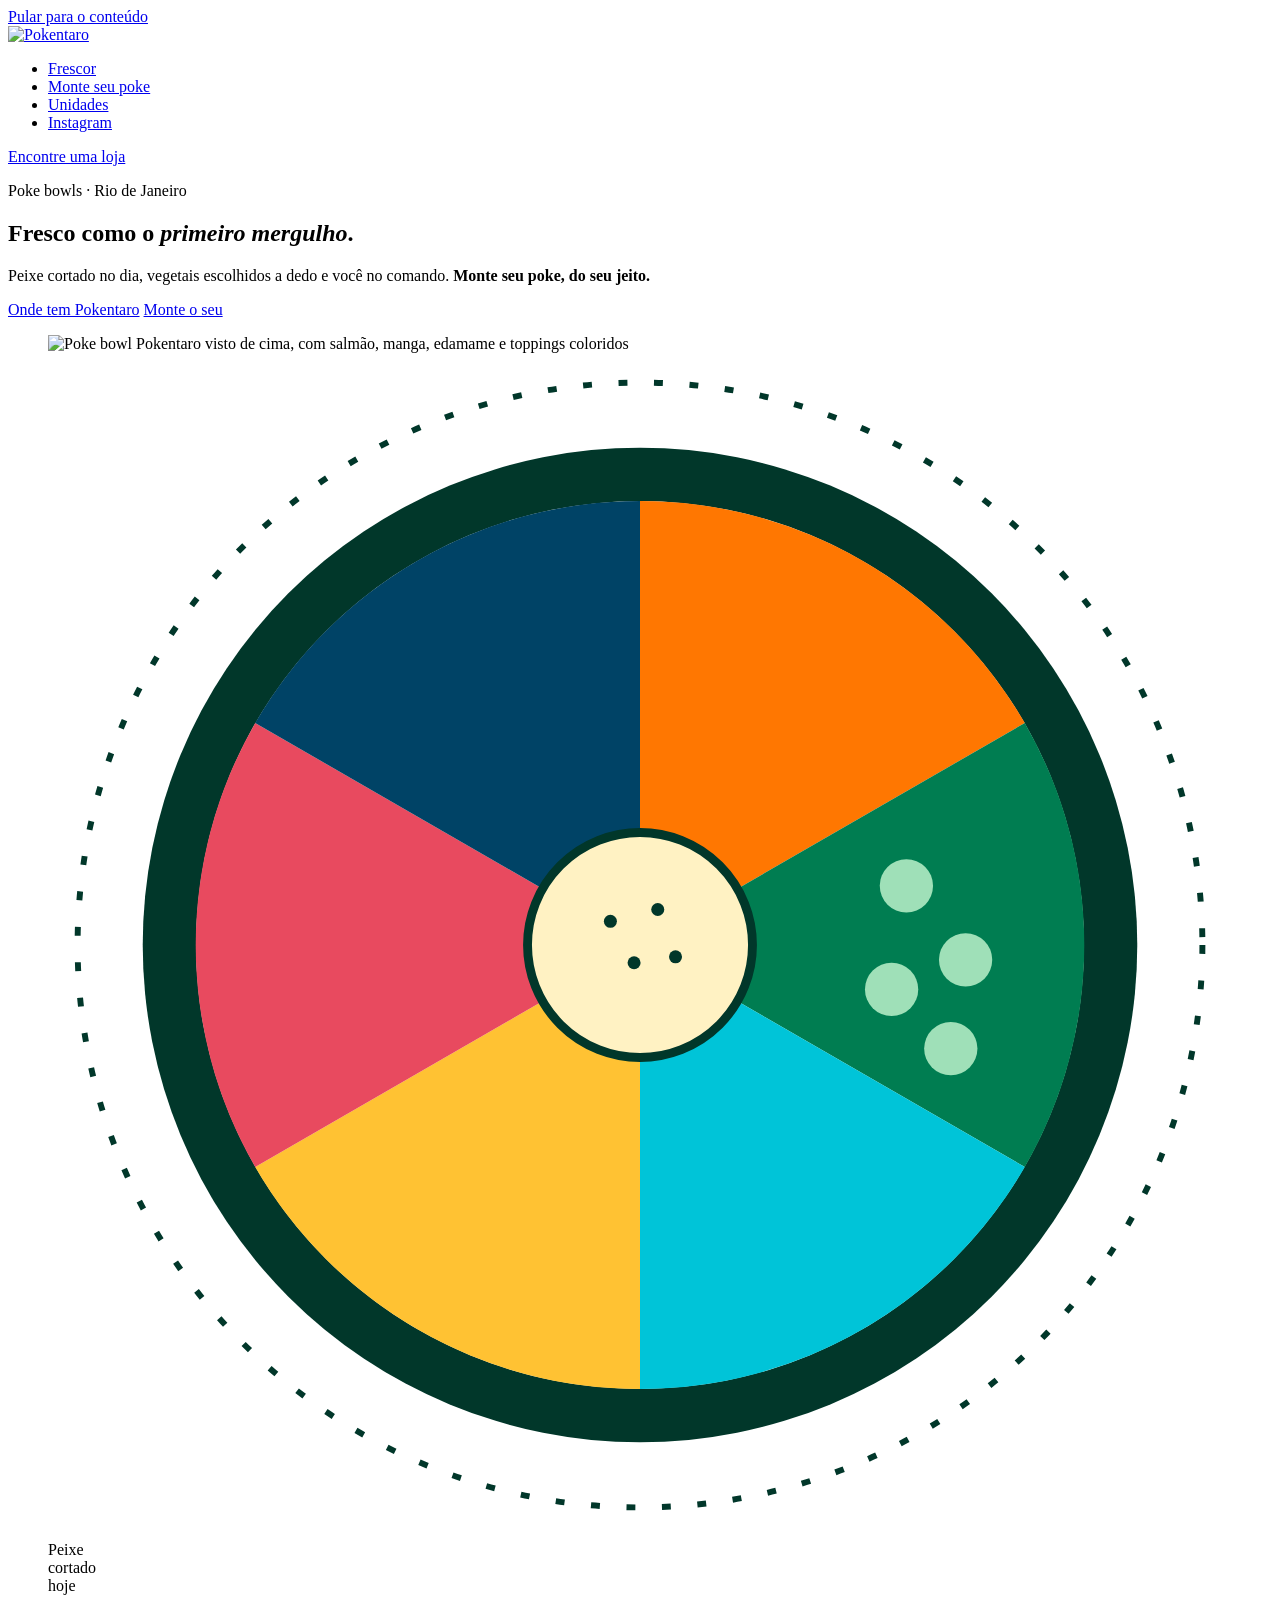
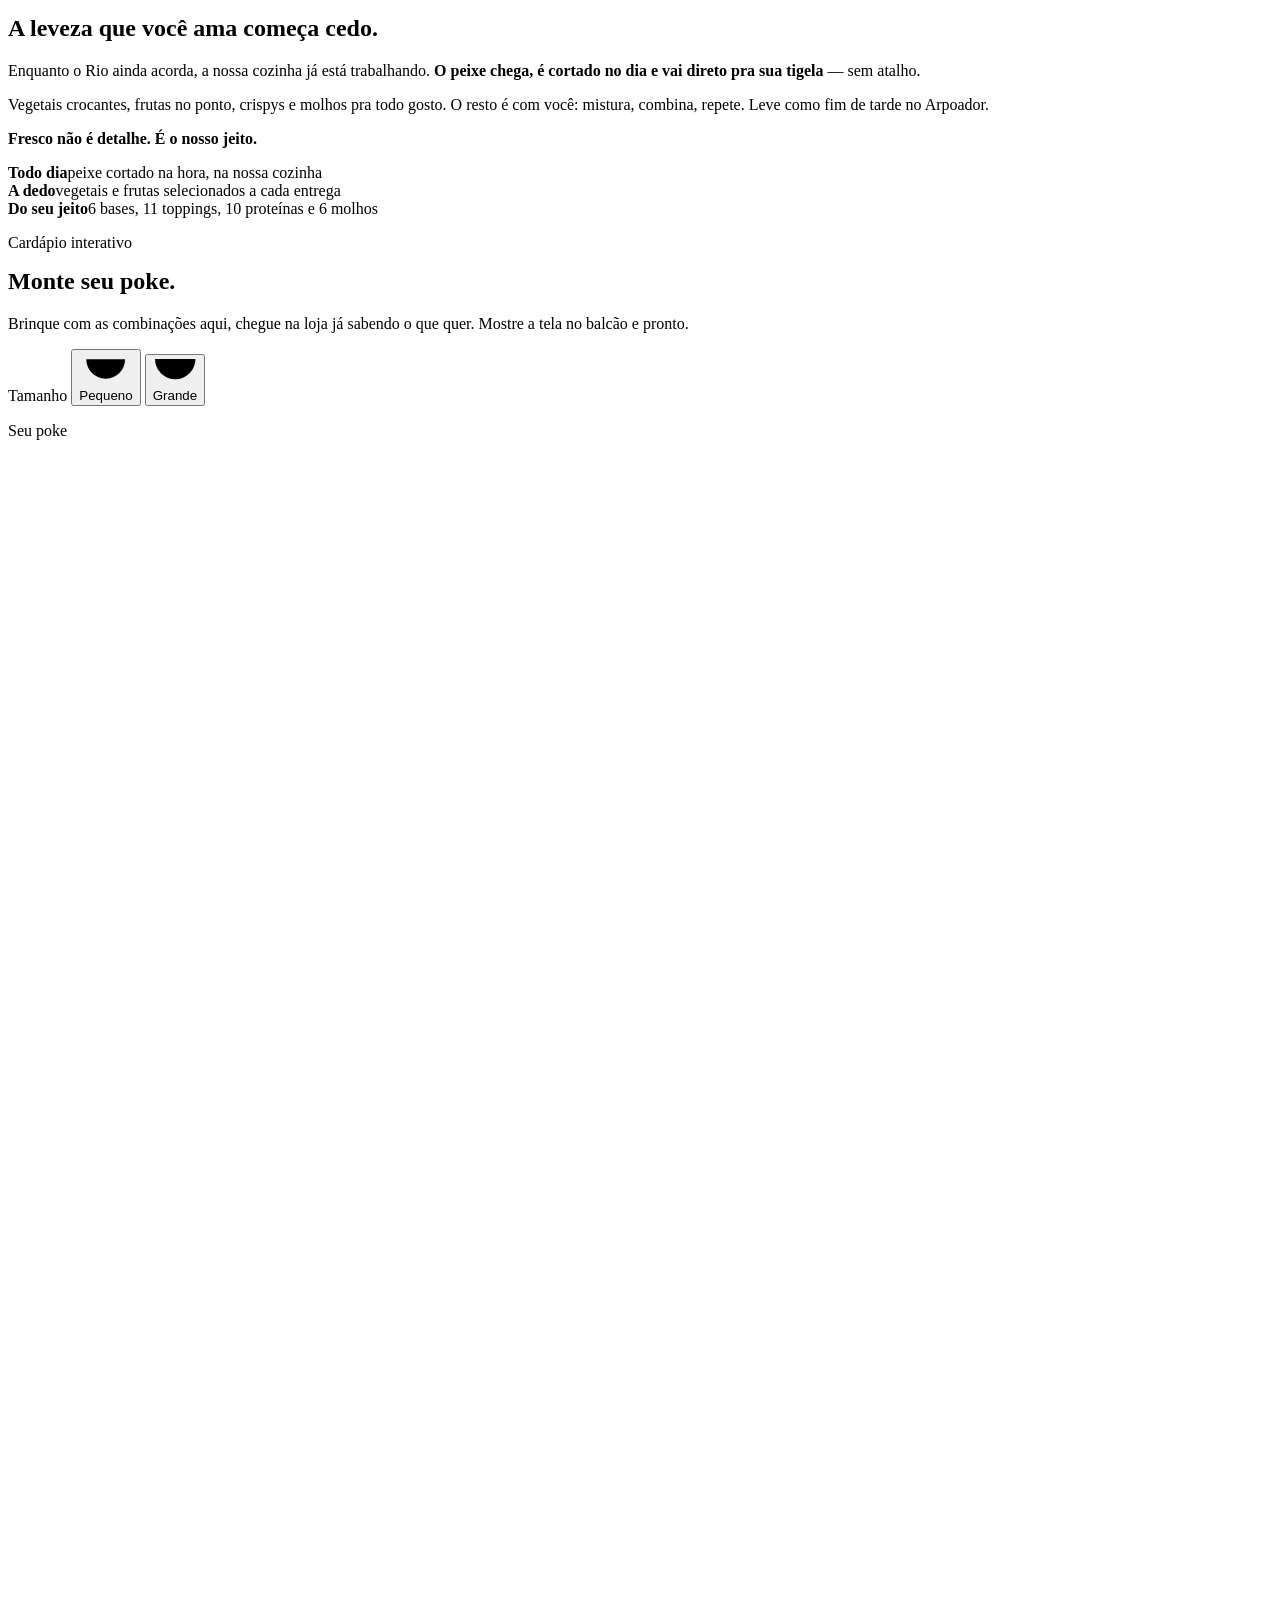
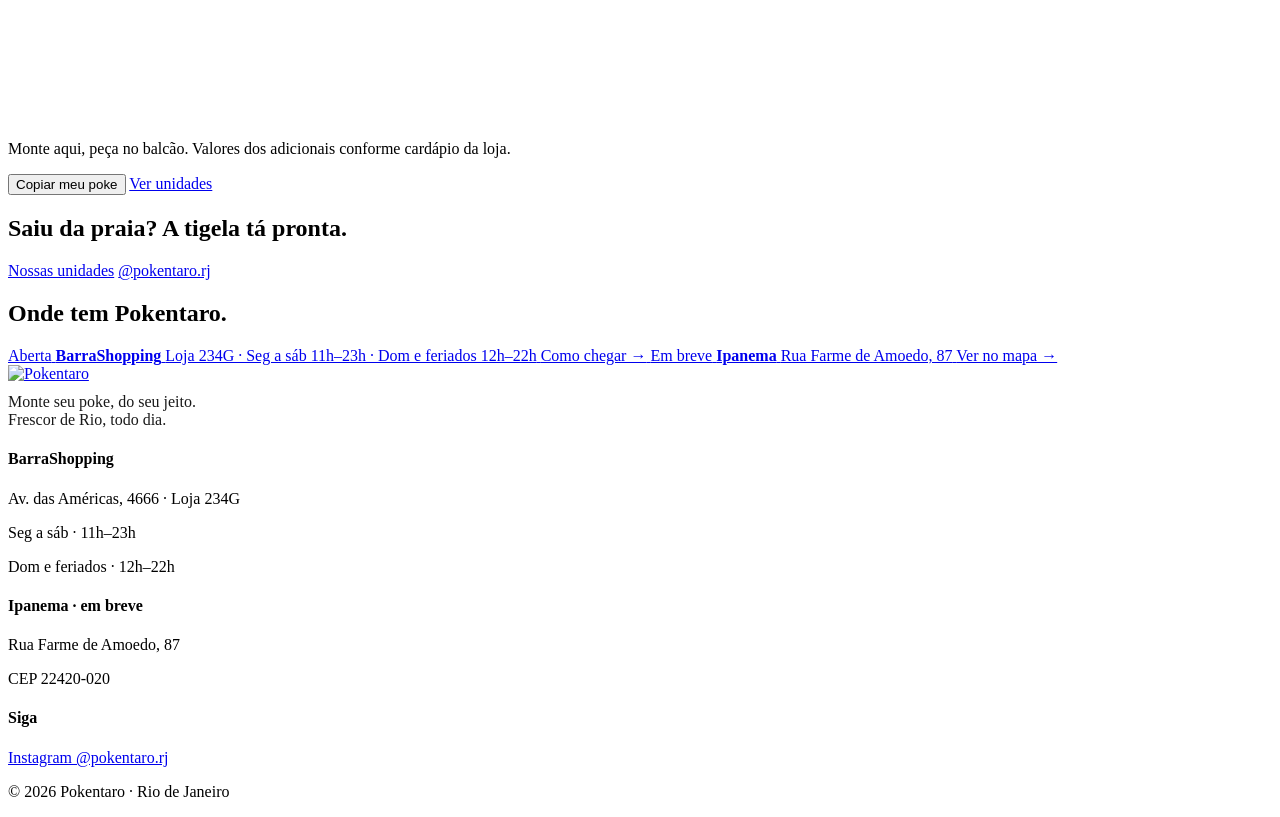
==== index.html @ 9b2a1166 "Add files via upload" ====
<!doctype html>
<html lang="pt-BR">
<head>
<meta charset="utf-8">
<meta name="viewport" content="width=device-width, initial-scale=1, viewport-fit=cover">
<title>Pokentaro · Monte seu poke, do seu jeito | Poke no Rio de Janeiro</title>
<meta name="description" content="Poke bowls com peixe cortado no dia e total liberdade para montar. Pokentaro no BarraShopping e, em breve, na Farme de Amoedo, em Ipanema.">
<meta name="theme-color" content="#fff2c3">
<link rel="canonical" href="https://www.pokentaro.com.br/">
<link rel="icon" href="assets/img/favicon.svg" type="image/svg+xml">
<meta property="og:type" content="website">
<meta property="og:locale" content="pt_BR">
<meta property="og:title" content="Pokentaro · Monte seu poke, do seu jeito">
<meta property="og:description" content="Peixe cortado no dia, vegetais selecionados e você no comando. BarraShopping e Ipanema.">
<meta property="og:image" content="https://www.pokentaro.com.br/assets/img/og.jpg">
<link rel="preconnect" href="https://fonts.googleapis.com">
<link rel="preconnect" href="https://fonts.gstatic.com" crossorigin>
<link rel="stylesheet" href="https://fonts.googleapis.com/css2?family=Poppins:wght@300;400;500;600;700;800&display=swap">
<link rel="stylesheet" href="assets/css/styles.css">
<script type="application/ld+json">
{"@context":"https://schema.org","@type":"Restaurant","name":"Pokentaro BarraShopping","servesCuisine":["Poke","Japonesa","Havaiana"],"url":"https://www.pokentaro.com.br/unidades#barra","sameAs":["https://www.instagram.com/pokentaro.rj/"],
"address":{"@type":"PostalAddress","streetAddress":"Av. das Américas, 4666 — Loja 234G, BarraShopping","addressLocality":"Rio de Janeiro","addressRegion":"RJ","addressCountry":"BR"},
"openingHoursSpecification":[{"@type":"OpeningHoursSpecification","dayOfWeek":["Monday","Tuesday","Wednesday","Thursday","Friday","Saturday"],"opens":"11:00","closes":"23:00"},{"@type":"OpeningHoursSpecification","dayOfWeek":"Sunday","opens":"12:00","closes":"22:00"}]}
</script>
</head>
<body>
<a class="skip" href="#conteudo">Pular para o conteúdo</a>

<header class="nav">
  <div class="wrap">
    <a class="logo" href="/" aria-label="Pokentaro — início"><img src="assets/img/logo-pokentaro-verde.svg" alt="Pokentaro" width="152" height="32"></a>
    <ul>
      <li><a href="#frescor">Frescor</a></li>
      <li><a href="#monte">Monte seu poke</a></li>
      <li><a href="/unidades">Unidades</a></li>
      <li><a href="https://www.instagram.com/pokentaro.rj/" target="_blank" rel="noopener">Instagram</a></li>
    </ul>
    <a class="btn btn-laranja btn-sm" href="/unidades">Encontre uma loja</a>
  </div>
</header>

<main id="conteudo">
  <section class="hero" aria-labelledby="hero-title">
    <div class="wrap">
      <div>
        <p class="eyebrow">Poke bowls · Rio de Janeiro</p>
        <h1 id="hero-title">Fresco como o <em>primeiro mergulho</em>.</h1>
        <p class="sub">Peixe cortado no dia, vegetais escolhidos a dedo e você no comando. <strong>Monte seu poke, do seu jeito.</strong></p>
        <div class="ctas">
          <a class="btn btn-laranja" href="/unidades">Onde tem Pokentaro</a>
          <a class="btn btn-ghost" href="#monte">Monte o seu</a>
        </div>
      </div>
      <figure class="hero-fig" id="hero-fig">
        <img class="foto" src="assets/img/poke-topo.webp" alt="Poke bowl Pokentaro visto de cima, com salmão, manga, edamame e toppings coloridos" width="920" height="920" fetchpriority="high">
        <svg viewBox="0 0 400 400" role="img" aria-label="Ilustração de poke bowl visto de cima">
          <circle cx="200" cy="200" r="190" fill="none" stroke="#01372a" stroke-width="2" stroke-dasharray="3 9"/>
          <circle cx="200" cy="200" r="168" fill="#01372a"/>
          <circle cx="200" cy="200" r="150" fill="#fffaf0"/>
          <path d="M200 200 L200 50 A150 150 0 0 1 330 125 Z" fill="#ff7701"/>
          <path d="M200 200 L330 125 A150 150 0 0 1 330 275 Z" fill="#007d51"/>
          <g fill="#9fe0b8"><circle cx="290" cy="180" r="9"/><circle cx="310" cy="205" r="9"/><circle cx="285" cy="215" r="9"/><circle cx="305" cy="235" r="9"/></g>
          <path d="M200 200 L330 275 A150 150 0 0 1 200 350 Z" fill="#00c4d8"/>
          <path d="M200 200 L200 350 A150 150 0 0 1 70 275 Z" fill="#ffc233"/>
          <path d="M200 200 L70 275 A150 150 0 0 1 70 125 Z" fill="#e84a5f"/>
          <path d="M200 200 L70 125 A150 150 0 0 1 200 50 Z" fill="#004366"/>
          <circle cx="200" cy="200" r="38" fill="#fff2c3" stroke="#01372a" stroke-width="3"/>
          <g fill="#01372a"><circle cx="190" cy="192" r="2.2"/><circle cx="206" cy="188" r="2.2"/><circle cx="198" cy="206" r="2.2"/><circle cx="212" cy="204" r="2.2"/></g>
        </svg>
        <div class="sticker" aria-hidden="true">Peixe<br>cortado<br>hoje</div>
      </figure>
    </div>
  </section>
  <div class="divider" aria-hidden="true"></div>

  <section class="manifesto" id="frescor" aria-labelledby="manifesto-title">
    <div class="wrap">
      <h2 id="manifesto-title">A leveza que você ama <span>começa cedo.</span></h2>
      <div class="texto">
        <p>Enquanto o Rio ainda acorda, a nossa cozinha já está trabalhando. <strong>O peixe chega, é cortado no dia e vai direto pra sua tigela</strong> — sem atalho.</p>
        <p>Vegetais crocantes, frutas no ponto, crispys e molhos pra todo gosto. O resto é com você: mistura, combina, repete. Leve como fim de tarde no Arpoador.</p>
        <p><strong>Fresco não é detalhe. É o nosso jeito.</strong></p>
      </div>
      <div class="provas">
        <div><b>Todo dia</b><span>peixe cortado na hora, na nossa cozinha</span></div>
        <div><b>A dedo</b><span>vegetais e frutas selecionados a cada entrega</span></div>
        <div><b>Do seu jeito</b><span>6 bases, 11 toppings, 10 proteínas e 6 molhos</span></div>
      </div>
    </div>
  </section>

  <section class="monte" id="monte" aria-labelledby="monte-title">
    <div class="wrap">
      <div class="monte-head">
        <div>
          <p class="eyebrow" style="color:var(--verde-claro)">Cardápio interativo</p>
          <h2 id="monte-title" style="margin-top:8px">Monte seu poke.</h2>
        </div>
        <p>Brinque com as combinações aqui, chegue na loja já sabendo o que quer. Mostre a tela no balcão e pronto.</p>
      </div>

      <div class="tamanho" role="group" aria-label="Tamanho do poke">
        <span class="rot">Tamanho</span>
        <button type="button" class="tam-btn" data-tam="pequeno" aria-pressed="false"><svg viewBox="0 0 22 14" aria-hidden="true"><path d="M3 3h16a8 8 0 0 1-16 0z" fill="currentColor"/></svg>Pequeno</button>
        <button type="button" class="tam-btn" data-tam="grande" aria-pressed="true"><svg viewBox="0 0 22 14" aria-hidden="true"><path d="M1 1h20a10 10 0 0 1-20 0z" fill="currentColor"/></svg>Grande</button>
      </div>

      <div class="passos-scroll">
        <div class="passos" role="tablist" aria-label="Etapas de montagem" id="passos"></div>
      </div>

      <div class="monte-grid">
        <div class="painel" id="painel" role="tabpanel"></div>
        <aside class="tigela" aria-label="Resumo do seu poke">
          <p class="eyebrow" style="color:var(--azul-piscina)">Seu poke</p>
          <svg viewBox="0 0 200 200" id="mini" aria-hidden="true"></svg>
          <ul id="resumo"></ul>
          <div class="total" id="total-extras" hidden><span>Adicionais</span><span id="valor-extras"></span></div>
          <p class="fim">Monte aqui, peça no balcão. Valores dos adicionais conforme cardápio da loja.</p>
          <div class="acoes-t">
            <button type="button" class="btn btn-laranja btn-sm" id="copiar-poke">Copiar meu poke</button>
            <a class="btn btn-ghost-claro btn-sm" href="/unidades">Ver unidades</a>
          </div>
        </aside>
      </div>
    </div>
  </section>

  <section class="faixa" aria-labelledby="faixa-title">
    <div class="wrap">
      <h2 id="faixa-title">Saiu da praia? A tigela tá pronta.</h2>
      <div class="acoes">
        <a class="btn btn-verde" href="/unidades">Nossas unidades</a>
        <a class="btn btn-ghost" href="https://www.instagram.com/pokentaro.rj/" target="_blank" rel="noopener">@pokentaro.rj</a>
      </div>
    </div>
  </section>

  <section class="lojas-mini" aria-labelledby="lojas-title">
    <div class="wrap">
      <h2 id="lojas-title">Onde tem Pokentaro.</h2>
      <div class="mini-grid">
        <a class="mini mini-barra" href="/unidades#barra">
          <span class="eyebrow">Aberta</span>
          <b>BarraShopping</b>
          <span>Loja 234G · Seg a sáb 11h–23h · Dom e feriados 12h–22h</span>
          <span class="ver">Como chegar →</span>
        </a>
        <a class="mini mini-ipa" href="/unidades#ipanema">
          <span class="eyebrow" style="color:var(--azul-piscina)">Em breve</span>
          <b>Ipanema</b>
          <span>Rua Farme de Amoedo, 87</span>
          <span class="ver">Ver no mapa →</span>
        </a>
      </div>
    </div>
  </section>
</main>

<footer class="foot">
  <div class="wrap">
    <div>
      <a class="logo" href="/"><img src="assets/img/logo-pokentaro-creme.svg" alt="Pokentaro" width="170" height="36" style="height:36px"></a>
      <p style="margin-top:10px;max-width:28ch;opacity:.9">Monte seu poke, do seu jeito. Frescor de Rio, todo dia.</p>
    </div>
    <div>
      <h4>BarraShopping</h4>
      <p>Av. das Américas, 4666 · Loja 234G</p>
      <p>Seg a sáb · 11h–23h</p>
      <p>Dom e feriados · 12h–22h</p>
    </div>
    <div>
      <h4>Ipanema · em breve</h4>
      <p>Rua Farme de Amoedo, 87</p>
      <p>CEP 22420-020</p>
    </div>
    <div>
      <h4>Siga</h4>
      <p><a href="https://www.instagram.com/pokentaro.rj/" target="_blank" rel="noopener">Instagram @pokentaro.rj</a></p>
    </div>
    <p class="fine">© <span data-ano>2026</span> Pokentaro · Rio de Janeiro</p>
  </div>
</footer>

<script src="assets/js/main.js" defer></script>
<script src="assets/js/monte.js" defer></script>
</body>
</html>
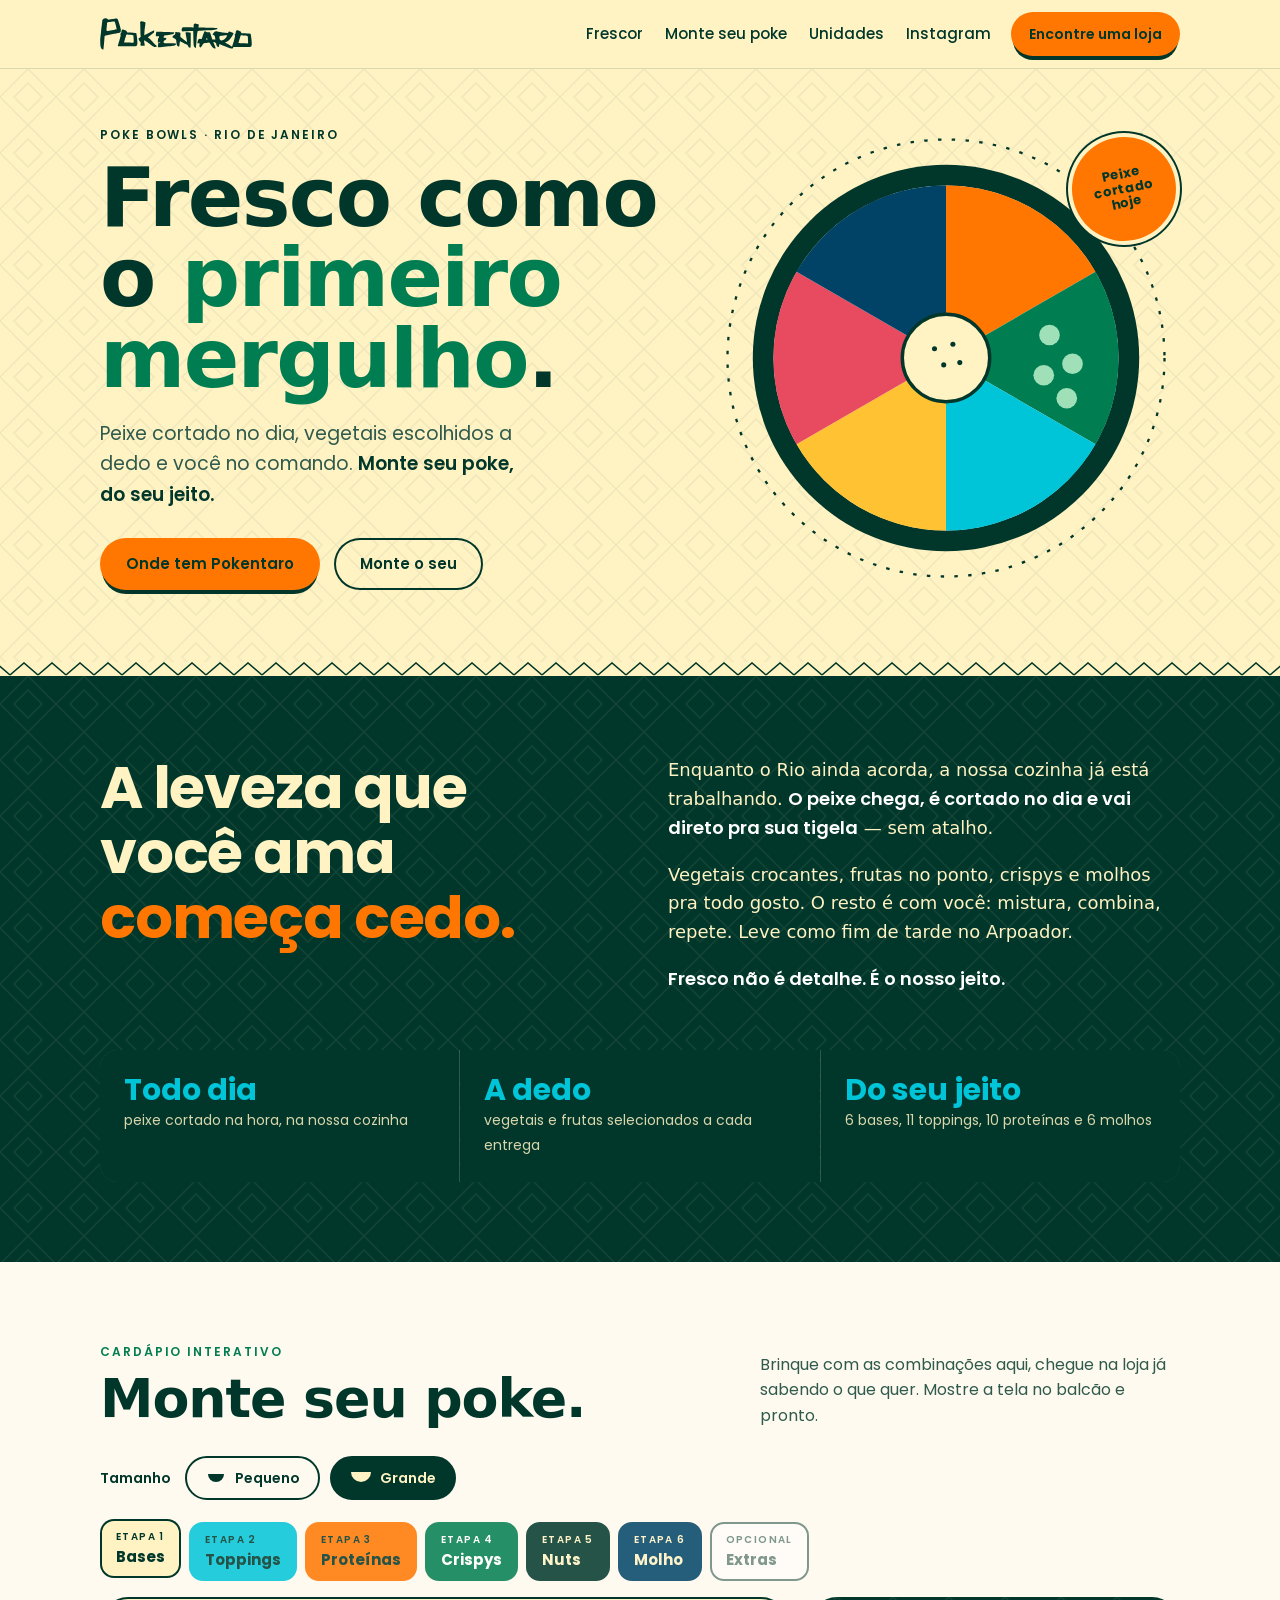
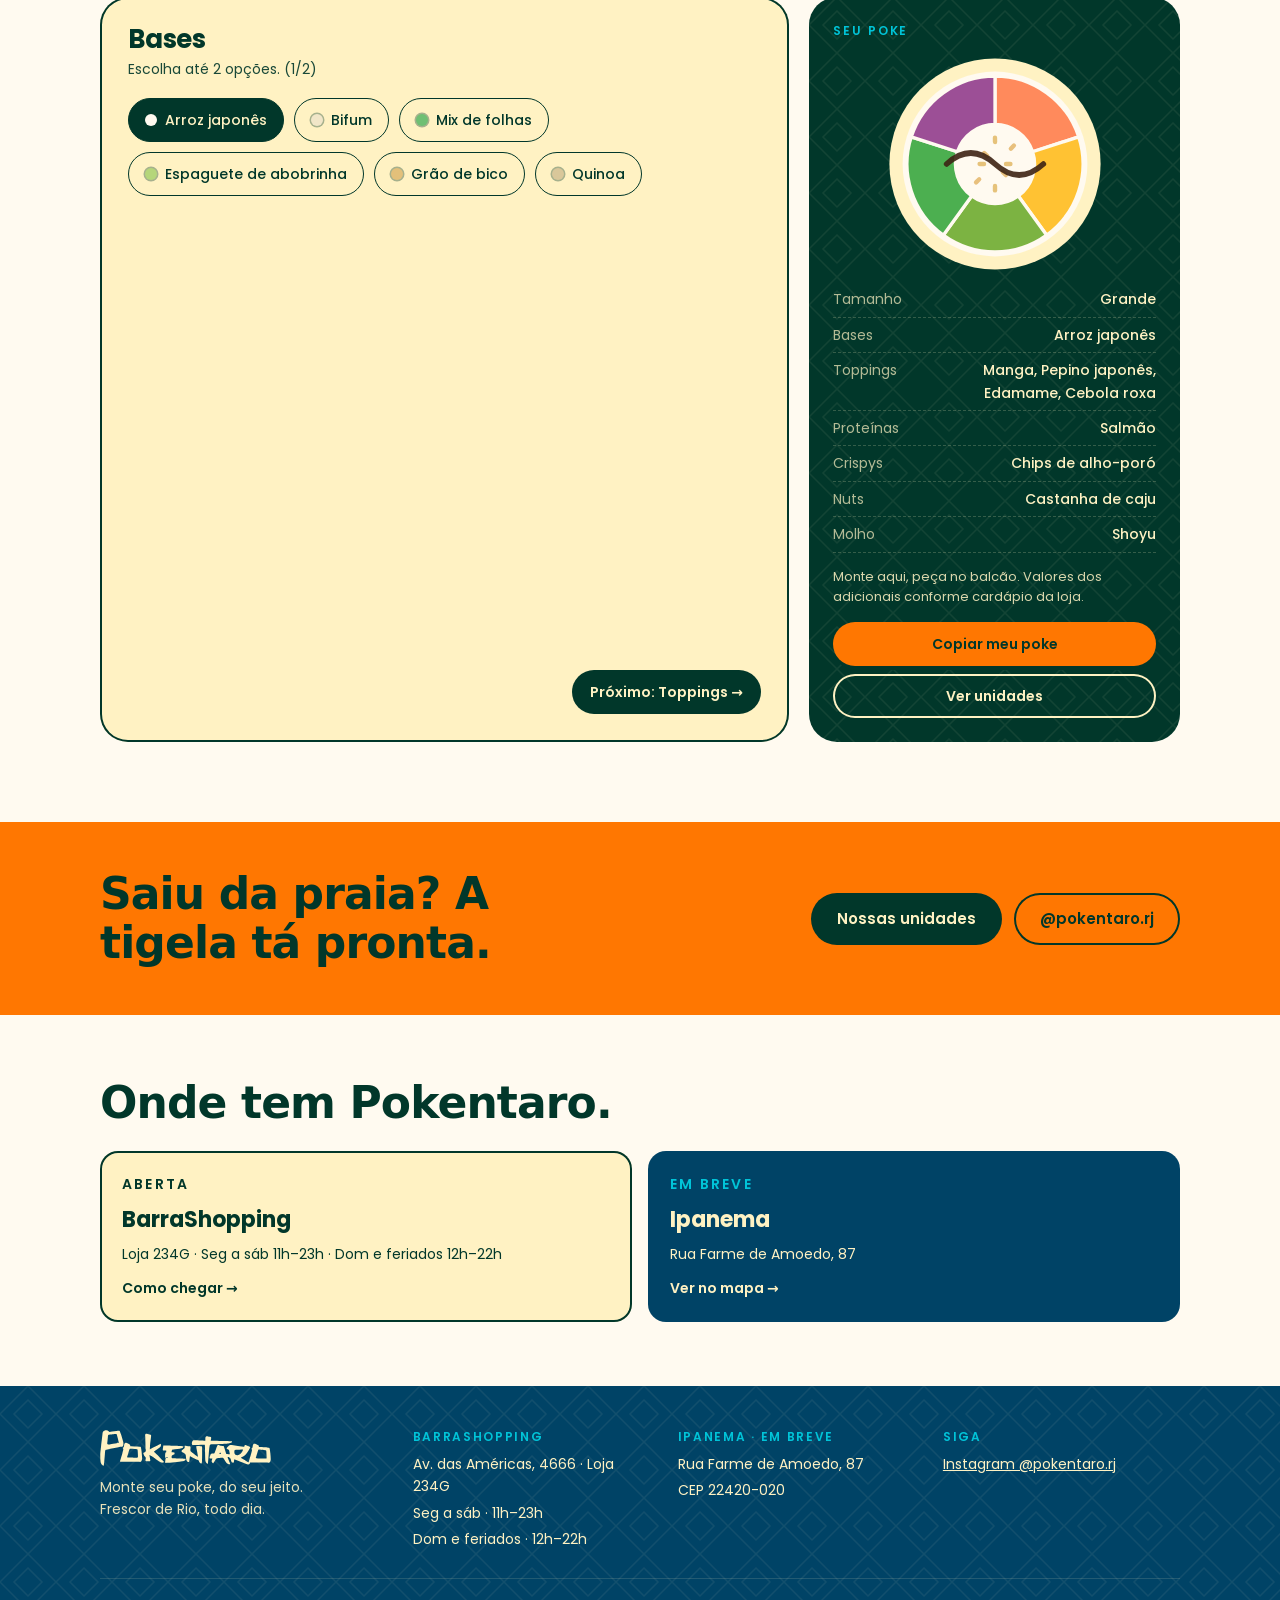
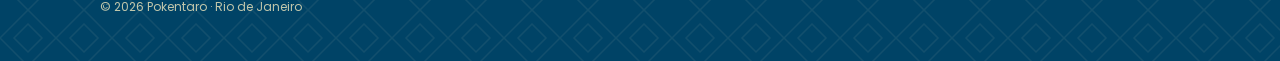
==== commit f41722a1: "Add files via upload" ====
--- a/index.html
+++ b/index.html
@@ -7,16 +7,16 @@
 <meta name="description" content="Poke bowls com peixe cortado no dia e total liberdade para montar. Pokentaro no BarraShopping e, em breve, na Farme de Amoedo, em Ipanema.">
 <meta name="theme-color" content="#fff2c3">
 <link rel="canonical" href="https://www.pokentaro.com.br/">
-<link rel="icon" href="assets/img/favicon.svg" type="image/svg+xml">
+<link rel="icon" href="favicon.svg" type="image/svg+xml">
 <meta property="og:type" content="website">
 <meta property="og:locale" content="pt_BR">
 <meta property="og:title" content="Pokentaro · Monte seu poke, do seu jeito">
 <meta property="og:description" content="Peixe cortado no dia, vegetais selecionados e você no comando. BarraShopping e Ipanema.">
-<meta property="og:image" content="https://www.pokentaro.com.br/assets/img/og.jpg">
+<meta property="og:image" content="https://www.pokentaro.com.br/og.jpg">
 <link rel="preconnect" href="https://fonts.googleapis.com">
 <link rel="preconnect" href="https://fonts.gstatic.com" crossorigin>
 <link rel="stylesheet" href="https://fonts.googleapis.com/css2?family=Poppins:wght@300;400;500;600;700;800&display=swap">
-<link rel="stylesheet" href="assets/css/styles.css">
+<link rel="stylesheet" href="styles.css">
 <script type="application/ld+json">
 {"@context":"https://schema.org","@type":"Restaurant","name":"Pokentaro BarraShopping","servesCuisine":["Poke","Japonesa","Havaiana"],"url":"https://www.pokentaro.com.br/unidades#barra","sameAs":["https://www.instagram.com/pokentaro.rj/"],
 "address":{"@type":"PostalAddress","streetAddress":"Av. das Américas, 4666 — Loja 234G, BarraShopping","addressLocality":"Rio de Janeiro","addressRegion":"RJ","addressCountry":"BR"},
@@ -28,7 +28,7 @@
 
 <header class="nav">
   <div class="wrap">
-    <a class="logo" href="/" aria-label="Pokentaro — início"><img src="assets/img/logo-pokentaro-verde.svg" alt="Pokentaro" width="152" height="32"></a>
+    <a class="logo" href="/" aria-label="Pokentaro — início"><img src="logo-pokentaro-verde.svg" alt="Pokentaro" width="152" height="32"></a>
     <ul>
       <li><a href="#frescor">Frescor</a></li>
       <li><a href="#monte">Monte seu poke</a></li>
@@ -52,7 +52,7 @@
         </div>
       </div>
       <figure class="hero-fig" id="hero-fig">
-        <img class="foto" src="assets/img/poke-topo.webp" alt="Poke bowl Pokentaro visto de cima, com salmão, manga, edamame e toppings coloridos" width="920" height="920" fetchpriority="high">
+        <img class="foto" src="poke-topo.webp" alt="Poke bowl Pokentaro visto de cima, com salmão, manga, edamame e toppings coloridos" width="920" height="920" fetchpriority="high">
         <svg viewBox="0 0 400 400" role="img" aria-label="Ilustração de poke bowl visto de cima">
           <circle cx="200" cy="200" r="190" fill="none" stroke="#01372a" stroke-width="2" stroke-dasharray="3 9"/>
           <circle cx="200" cy="200" r="168" fill="#01372a"/>
@@ -160,7 +160,7 @@
 <footer class="foot">
   <div class="wrap">
     <div>
-      <a class="logo" href="/"><img src="assets/img/logo-pokentaro-creme.svg" alt="Pokentaro" width="170" height="36" style="height:36px"></a>
+      <a class="logo" href="/"><img src="logo-pokentaro-creme.svg" alt="Pokentaro" width="170" height="36" style="height:36px"></a>
       <p style="margin-top:10px;max-width:28ch;opacity:.9">Monte seu poke, do seu jeito. Frescor de Rio, todo dia.</p>
     </div>
     <div>
@@ -182,7 +182,7 @@
   </div>
 </footer>
 
-<script src="assets/js/main.js" defer></script>
-<script src="assets/js/monte.js" defer></script>
+<script src="main.js" defer></script>
+<script src="monte.js" defer></script>
 </body>
 </html>
--- a/styles.css
+++ b/styles.css
@@ -0,0 +1,200 @@
+/* =========================================================
+   POKENTARO — styles.css
+   Paleta oficial + Poppins. Contraste validado (WCAG 2.1 AA).
+   Regra de ouro: botão laranja SEMPRE com texto verde escuro.
+   ========================================================= */
+:root{
+  --verde-escuro:#01372a; --verde-claro:#007d51; --creme:#fff2c3; --laranja:#ff7701;
+  --azul-escuro:#004366; --azul-piscina:#00c4d8;
+  --papel:#fffaf0; --branco:#ffffff;
+  --tinta:#01372a; --tinta-suave:#2f5a4c; --linha:rgba(1,55,42,.14);
+  --r-m:18px; --r-l:28px;
+  --font:'Poppins',ui-sans-serif,system-ui,-apple-system,'Segoe UI',Roboto,sans-serif;
+  /* Padrão de linhas provisório — trocar pelo SVG oficial da identidade */
+  --pattern-dark:url("data:image/svg+xml,%3Csvg xmlns='http://www.w3.org/2000/svg' width='56' height='56' viewBox='0 0 56 56'%3E%3Cg fill='none' stroke='%23fff2c3' stroke-opacity='.07' stroke-width='1.5'%3E%3Cpath d='M0 28 L28 0 L56 28 L28 56 Z'/%3E%3Cpath d='M14 28 L28 14 L42 28 L28 42 Z'/%3E%3C/g%3E%3C/svg%3E");
+  --pattern-light:url("data:image/svg+xml,%3Csvg xmlns='http://www.w3.org/2000/svg' width='56' height='56' viewBox='0 0 56 56'%3E%3Cg fill='none' stroke='%2301372a' stroke-opacity='.06' stroke-width='1.5'%3E%3Cpath d='M0 28 L28 0 L56 28 L28 56 Z'/%3E%3Cpath d='M14 28 L28 14 L42 28 L28 42 Z'/%3E%3C/g%3E%3C/svg%3E");
+  --pattern-strip:url("data:image/svg+xml,%3Csvg xmlns='http://www.w3.org/2000/svg' width='28' height='14' viewBox='0 0 28 14'%3E%3Cpath d='M0 13 L14 1 L28 13' fill='none' stroke='%2301372a' stroke-width='1.6'/%3E%3C/svg%3E");
+}
+*{box-sizing:border-box}
+[hidden]{display:none!important}
+html{scroll-behavior:smooth;color-scheme:light}
+@media (prefers-reduced-motion:reduce){html{scroll-behavior:auto}*{transition:none!important;animation:none!important}}
+body{margin:0;background:var(--papel);color:var(--tinta);font-family:var(--font);font-size:16px;line-height:1.6;-webkit-font-smoothing:antialiased}
+h1,h2,h3,h4{margin:0;line-height:1.1;text-wrap:balance;letter-spacing:-.02em}
+p{margin:0}
+a{color:inherit}
+img{max-width:100%;display:block}
+button{font-family:inherit;cursor:pointer}
+:focus-visible{outline:3px solid var(--azul-piscina);outline-offset:3px;border-radius:6px}
+.wrap{max-width:1160px;margin:0 auto;padding-inline:clamp(16px,4vw,40px)}
+.eyebrow{font-size:12px;font-weight:600;letter-spacing:.16em;text-transform:uppercase}
+.sr-only{position:absolute;width:1px;height:1px;overflow:hidden;clip:rect(0 0 0 0);white-space:nowrap}
+.skip{position:absolute;left:-999px;top:8px;background:var(--verde-escuro);color:var(--creme);padding:8px 14px;border-radius:999px;z-index:100}
+.skip:focus{left:12px}
+
+/* ---------- botões ---------- */
+.btn{display:inline-flex;align-items:center;justify-content:center;gap:8px;border:0;border-radius:999px;font-weight:600;font-size:15px;padding:14px 26px;min-height:48px;text-decoration:none;transition:transform .15s ease,box-shadow .15s ease;text-align:center}
+.btn:hover{transform:translateY(-2px)}
+.btn-laranja{background:var(--laranja);color:var(--verde-escuro);box-shadow:0 6px 0 -2px var(--verde-escuro)}
+.btn-laranja:hover{box-shadow:0 8px 0 -2px var(--verde-escuro)}
+.btn-verde{background:var(--verde-escuro);color:var(--creme)}
+.btn-creme{background:var(--creme);color:var(--verde-escuro)}
+.btn-ghost{background:transparent;color:var(--verde-escuro);box-shadow:inset 0 0 0 2px var(--verde-escuro)}
+.btn-ghost-claro{background:transparent;color:var(--creme);box-shadow:inset 0 0 0 2px var(--creme)}
+.btn-sm{padding:10px 18px;font-size:14px;min-height:44px}
+
+/* ---------- header ---------- */
+.nav{background:var(--creme);border-bottom:1px solid var(--linha);position:sticky;top:env(safe-area-inset-top,0px);z-index:40}
+.nav .wrap{display:flex;align-items:center;gap:20px;padding-block:12px}
+.logo{font-weight:800;font-size:24px;letter-spacing:-.04em;color:var(--verde-escuro);text-decoration:none;display:flex;align-items:center;gap:8px;line-height:1}
+.logo img{height:32px;width:auto}
+@media (max-width:420px){.nav .logo img{height:26px}}
+.logo-mark{width:26px;height:26px;border-radius:50%;background:var(--verde-escuro);display:inline-block;position:relative;flex:none}
+.logo-mark::after{content:"";position:absolute;inset:6px 6px 11px;border-radius:0 0 20px 20px;background:var(--laranja)}
+.nav ul{display:flex;gap:22px;list-style:none;margin:0 0 0 auto;padding:0;font-weight:500;font-size:15px}
+.nav ul a{text-decoration:none;padding-block:6px}
+.nav ul a[aria-current="page"]{box-shadow:inset 0 -2px 0 var(--laranja)}
+@media (max-width:760px){.nav ul{display:none}.nav .btn{margin-left:auto}}
+
+/* ---------- hero ---------- */
+.hero{background:var(--creme) var(--pattern-light);overflow:hidden}
+.hero .wrap{display:grid;grid-template-columns:1.1fr .9fr;gap:40px;align-items:center;padding-block:56px 72px}
+.hero h1{font-size:clamp(40px,6.4vw,84px);font-weight:800;color:var(--verde-escuro);line-height:.98;margin-block:14px 20px}
+.hero h1 em{font-style:normal;color:var(--verde-claro)}
+.hero .sub{font-size:clamp(16px,1.6vw,19px);max-width:36ch;color:var(--tinta-suave)}
+.hero .sub strong{color:var(--verde-escuro);font-weight:600}
+.hero .ctas{display:flex;gap:14px;flex-wrap:wrap;margin-top:28px}
+.hero-fig{position:relative;aspect-ratio:1;max-width:460px;width:100%;justify-self:center;margin:0}
+.hero-fig .foto{width:100%;height:100%;object-fit:cover;border-radius:50%;box-shadow:0 0 0 10px var(--creme),0 0 0 12px var(--verde-escuro)}
+.hero-fig svg{width:100%;height:100%;display:none}
+.hero-fig.sem-foto .foto{display:none}
+.hero-fig.sem-foto svg{display:block}
+.sticker{position:absolute;background:var(--laranja);color:var(--verde-escuro);font-weight:700;font-size:13px;line-height:1.15;border-radius:50%;width:104px;height:104px;display:grid;place-items:center;text-align:center;transform:rotate(-12deg);right:0;top:2%;box-shadow:0 0 0 4px var(--creme),0 0 0 6px var(--verde-escuro)}
+@media (max-width:860px){.hero .wrap{grid-template-columns:1fr;padding-block:36px 48px}.hero-fig{max-width:320px}.sticker{width:88px;height:88px;font-size:12px}}
+.divider{height:14px;background:var(--creme) var(--pattern-strip) repeat-x center}
+
+/* ---------- manifesto ---------- */
+.manifesto{background:var(--verde-escuro) var(--pattern-dark);color:var(--creme)}
+.manifesto .wrap{padding-block:80px;display:grid;grid-template-columns:1fr 1fr;gap:56px;align-items:start}
+.manifesto h2{font-size:clamp(34px,4.6vw,60px);font-weight:700}
+.manifesto h2 span{color:var(--laranja)}
+.manifesto .texto{font-size:18px;font-weight:300;display:grid;gap:18px;max-width:52ch}
+.manifesto .texto strong{font-weight:600;color:#fff}
+.provas{display:grid;grid-template-columns:repeat(3,1fr);gap:1px;background:rgba(255,242,195,.18);border-radius:var(--r-m);overflow:hidden;grid-column:1/-1}
+.provas div{background:var(--verde-escuro);padding:24px}
+.provas b{display:block;font-size:30px;font-weight:700;color:var(--azul-piscina);line-height:1.1}
+.provas span{font-size:14px;opacity:.85}
+@media (max-width:860px){.manifesto .wrap{grid-template-columns:1fr;gap:28px;padding-block:56px}.provas{grid-template-columns:1fr}}
+
+/* ---------- monte seu poke ---------- */
+.monte .wrap{padding-block:80px}
+.monte-head{display:flex;justify-content:space-between;align-items:end;gap:24px;flex-wrap:wrap;margin-bottom:28px}
+.monte-head h2{font-size:clamp(32px,4.2vw,54px);font-weight:800;color:var(--verde-escuro)}
+.monte-head p{max-width:42ch;color:var(--tinta-suave)}
+.tamanho{display:flex;gap:10px;align-items:center;flex-wrap:wrap;margin-bottom:16px}
+.tamanho .rot{font-weight:600;font-size:14px;margin-right:4px}
+.tam-btn{border:2px solid var(--verde-escuro);background:transparent;color:var(--verde-escuro);border-radius:999px;padding:8px 18px;font-weight:600;font-size:14px;display:inline-flex;align-items:center;gap:8px;min-height:44px}
+.tam-btn svg{width:22px;height:14px}
+.tam-btn[aria-pressed="true"]{background:var(--verde-escuro);color:var(--creme)}
+.passos-scroll{overflow-x:auto;margin-inline:-4px;padding:6px 4px 10px;scrollbar-width:thin}
+.passos{display:flex;gap:8px;min-width:max-content}
+.passo{border:0;border-radius:14px;padding:10px 16px;text-align:left;display:grid;gap:0;font-size:12px;opacity:.5;transition:opacity .15s,transform .15s;min-height:48px}
+.passo b{font-size:15px;font-weight:700}
+.passo .n{font-size:10px;letter-spacing:.14em;font-weight:600;text-transform:uppercase}
+.passo[aria-selected="true"]{opacity:1;transform:translateY(-3px)}
+.passo.feito{opacity:.85}
+.c-base{background:var(--creme);color:var(--verde-escuro);box-shadow:inset 0 0 0 2px var(--verde-escuro)}
+.c-top{background:var(--azul-piscina);color:var(--verde-escuro)}
+.c-prot{background:var(--laranja);color:var(--verde-escuro)}
+.c-crispy{background:var(--verde-claro);color:#fff}
+.c-nuts{background:var(--verde-escuro);color:var(--creme)}
+.c-molho{background:var(--azul-escuro);color:var(--creme)}
+.c-extra{background:#fff;color:var(--verde-escuro);box-shadow:inset 0 0 0 2px var(--verde-escuro)}
+.monte-grid{display:grid;grid-template-columns:1.3fr .7fr;gap:20px;margin-top:6px}
+.painel{border-radius:var(--r-l);padding:28px;min-height:340px;display:flex;flex-direction:column;gap:18px}
+.painel h3{font-size:26px;font-weight:700}
+.painel .regra-txt{font-size:14px;opacity:.9;margin-top:4px}
+.painel h4{font-size:13px;letter-spacing:.1em;text-transform:uppercase;font-weight:600;margin-top:6px}
+.chips{display:flex;flex-wrap:wrap;gap:10px}
+.chip{border:1.5px solid currentColor;background:transparent;color:inherit;border-radius:999px;padding:9px 16px;font-size:14px;font-weight:500;display:inline-flex;gap:8px;align-items:center;min-height:44px}
+.chip .dot{width:12px;height:12px;border-radius:50%;box-shadow:0 0 0 1.5px rgba(1,55,42,.35);flex:none}
+.chip .preco{font-size:12px;font-weight:600;opacity:.85}
+.chip[aria-pressed="true"]{background:var(--verde-escuro);color:var(--creme);border-color:var(--verde-escuro)}
+.chip:disabled{opacity:.4;cursor:not-allowed}
+.painel.escuro .chip[aria-pressed="true"]{background:var(--creme);color:var(--verde-escuro);border-color:var(--creme)}
+.aviso{font-size:13px;font-weight:600;min-height:20px}
+.nav-passos{margin-top:auto;display:flex;justify-content:space-between;gap:10px;flex-wrap:wrap}
+.tigela{background:var(--verde-escuro) var(--pattern-dark);color:var(--creme);border-radius:var(--r-l);padding:24px;display:flex;flex-direction:column;gap:14px;align-self:start;position:sticky;top:90px}
+.tigela svg{width:100%;max-width:220px;align-self:center}
+.tigela ul{list-style:none;padding:0;margin:0;display:grid;gap:6px;font-size:14px}
+.tigela li{display:flex;justify-content:space-between;gap:12px;border-bottom:1px dashed rgba(255,242,195,.2);padding-bottom:6px}
+.tigela li span:first-child{opacity:.7;flex:none}
+.tigela li span:last-child{text-align:right;font-weight:500}
+.tigela .total{display:flex;justify-content:space-between;font-weight:700;color:var(--azul-piscina);font-variant-numeric:tabular-nums}
+.tigela .fim{font-size:13px;opacity:.85}
+.tigela .acoes-t{display:grid;gap:8px}
+@media (max-width:860px){.monte-grid{grid-template-columns:1fr}.monte .wrap{padding-block:56px}.tigela{position:static}.painel{padding:22px}}
+
+/* ---------- faixa + prévia de lojas ---------- */
+.faixa{background:var(--laranja);color:var(--verde-escuro)}
+.faixa .wrap{padding-block:48px;display:flex;align-items:center;justify-content:space-between;gap:24px;flex-wrap:wrap}
+.faixa h2{font-size:clamp(28px,3.6vw,44px);font-weight:800;max-width:18ch}
+.faixa .acoes{display:flex;gap:12px;flex-wrap:wrap}
+
+/* ---------- unidades ---------- */
+.u-hero{background:var(--creme) var(--pattern-light)}
+.u-hero .wrap{padding-block:48px 32px}
+.u-hero h1{font-size:clamp(36px,5.6vw,72px);font-weight:800;color:var(--verde-escuro);margin-top:10px}
+.u-hero p{max-width:46ch;margin-top:12px;color:var(--tinta-suave)}
+.u-list{background:var(--creme)}
+.u-list .wrap{padding-block:8px 72px;display:grid;grid-template-columns:1fr 1fr;gap:20px}
+@media (max-width:860px){.u-list .wrap{grid-template-columns:1fr}}
+.loja{border-radius:var(--r-l);overflow:hidden;display:flex;flex-direction:column;position:relative;scroll-margin-top:90px}
+.loja .topo{padding:26px 26px 0;display:flex;justify-content:space-between;align-items:start;gap:12px;flex-wrap:wrap}
+.status{font-size:12px;font-weight:600;letter-spacing:.08em;text-transform:uppercase;padding:6px 12px;border-radius:999px;display:inline-flex;gap:6px;align-items:center;white-space:nowrap}
+.status::before{content:"";width:8px;height:8px;border-radius:50%;background:currentColor}
+.loja h2{font-size:clamp(28px,3.4vw,38px);font-weight:800;line-height:1.05}
+.loja .corpo{padding:18px 26px 26px;display:flex;flex-direction:column;gap:18px;flex:1;position:relative;z-index:1}
+.loja .topo{position:relative;z-index:1}
+.info{display:grid;gap:12px;margin:0}
+.info div{display:grid;grid-template-columns:92px 1fr;gap:10px;font-size:15px}
+.info dt{font-size:12px;font-weight:600;letter-spacing:.1em;text-transform:uppercase;opacity:.75;padding-top:3px}
+.info dd{margin:0}
+.acoes-loja{display:grid;grid-template-columns:1fr 1fr;gap:10px;margin-top:auto}
+.acoes-loja .btn{width:100%;padding-inline:12px;white-space:nowrap}
+.copiar{background:none;border:0;padding:0;font-size:13px;font-weight:600;text-decoration:underline;color:inherit;margin-top:4px}
+.loja-barra{background:#fff;color:var(--verde-escuro);box-shadow:inset 0 0 0 2px var(--verde-escuro)}
+.loja-barra .status{background:var(--verde-claro);color:#fff}
+.loja-barra .dica{background:var(--creme);border-radius:var(--r-m);padding:14px 16px;font-size:14px}
+.loja-ipa{background:var(--azul-escuro) var(--pattern-dark);color:var(--creme)}
+.loja-ipa .status{background:var(--azul-piscina);color:var(--verde-escuro)}
+.loja-ipa h2 span{color:var(--azul-piscina)}
+.loja-ipa .mist{font-size:16px;font-weight:300;max-width:42ch}
+.loja-ipa .eyebrow{color:var(--azul-piscina)}
+.sol{position:absolute;right:-80px;top:-80px;width:200px;height:200px;border-radius:50%;background:radial-gradient(circle,var(--laranja) 0 45%,transparent 46%),repeating-radial-gradient(circle,transparent 0 58px,rgba(255,119,1,.35) 58px 60px);pointer-events:none;opacity:.55}
+.loja-ipa[data-status="aberta"] .so-breve,.loja-ipa[data-status="breve"] .so-aberta{display:none}
+
+/* prévia compacta na home */
+.lojas-mini .wrap{padding-block:64px;display:grid;gap:24px}
+.lojas-mini h2{font-size:clamp(28px,3.6vw,44px);font-weight:800;color:var(--verde-escuro)}
+.mini-grid{display:grid;grid-template-columns:1fr 1fr;gap:16px}
+.mini{border-radius:var(--r-m);padding:22px;display:grid;gap:6px;text-decoration:none}
+.mini b{font-size:22px;font-weight:700}
+.mini span{font-size:14px}
+.mini .ver{font-weight:600;margin-top:6px}
+.mini-barra{background:var(--creme);color:var(--verde-escuro);box-shadow:inset 0 0 0 2px var(--verde-escuro)}
+.mini-ipa{background:var(--azul-escuro);color:var(--creme)}
+@media (max-width:640px){.mini-grid{grid-template-columns:1fr}}
+
+/* ---------- rodapé ---------- */
+.foot{background:var(--azul-escuro) var(--pattern-dark);color:var(--creme);font-size:14px}
+.foot .wrap{padding-block:44px;display:grid;grid-template-columns:1.2fr 1fr 1fr 1fr;gap:28px}
+.foot h4{font-size:12px;letter-spacing:.14em;text-transform:uppercase;color:var(--azul-piscina);margin-bottom:10px;font-weight:600}
+.foot .logo{color:var(--creme)}
+.foot .logo-mark{background:var(--creme)}
+.foot p+p{margin-top:4px}
+.foot .fine{grid-column:1/-1;border-top:1px solid rgba(255,242,195,.18);padding-top:18px;opacity:.75;font-size:12px}
+@media (max-width:860px){.foot .wrap{grid-template-columns:1fr 1fr}}
+@media (max-width:520px){.foot .wrap{grid-template-columns:1fr}}
+
+.toast{position:fixed;left:50%;bottom:calc(20px + env(safe-area-inset-bottom,0px));transform:translateX(-50%);background:var(--verde-escuro);color:var(--creme);padding:10px 18px;border-radius:999px;font-weight:600;font-size:14px;z-index:60;box-shadow:0 8px 24px rgba(1,55,42,.3)}
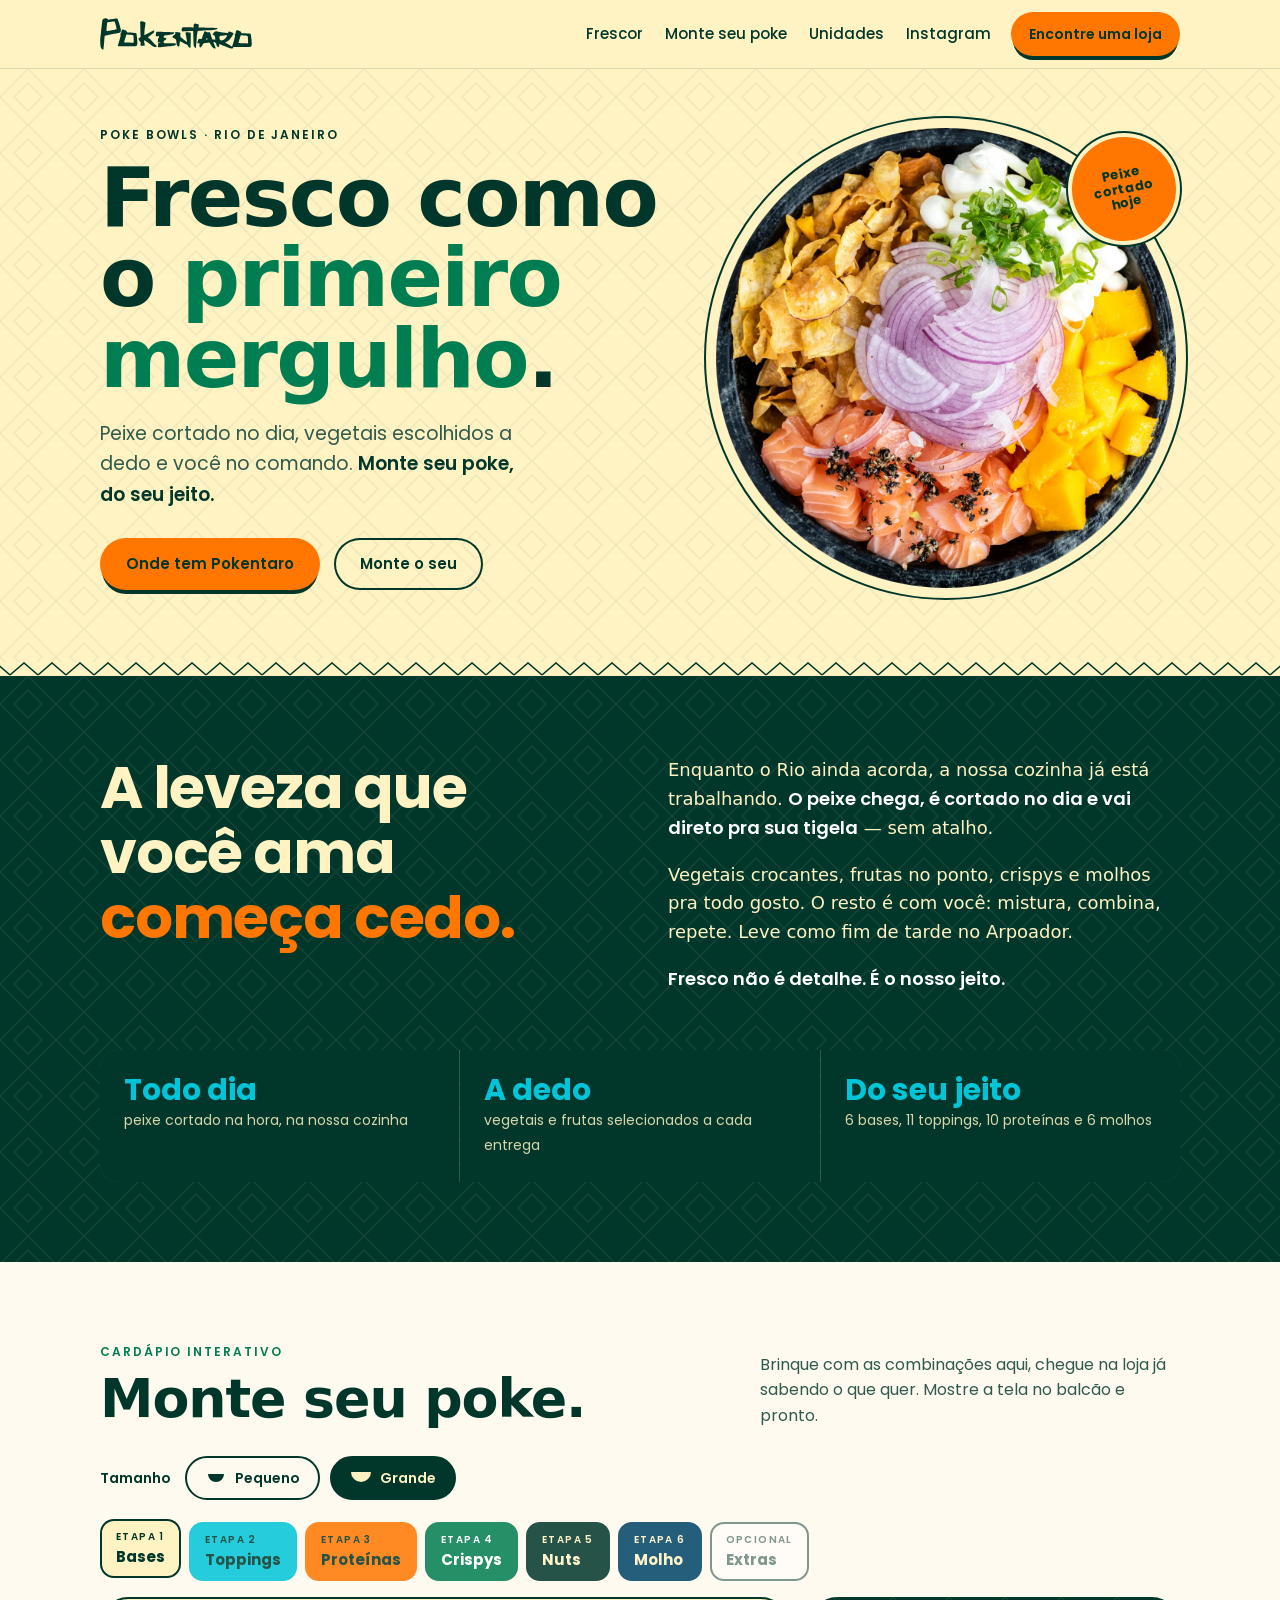
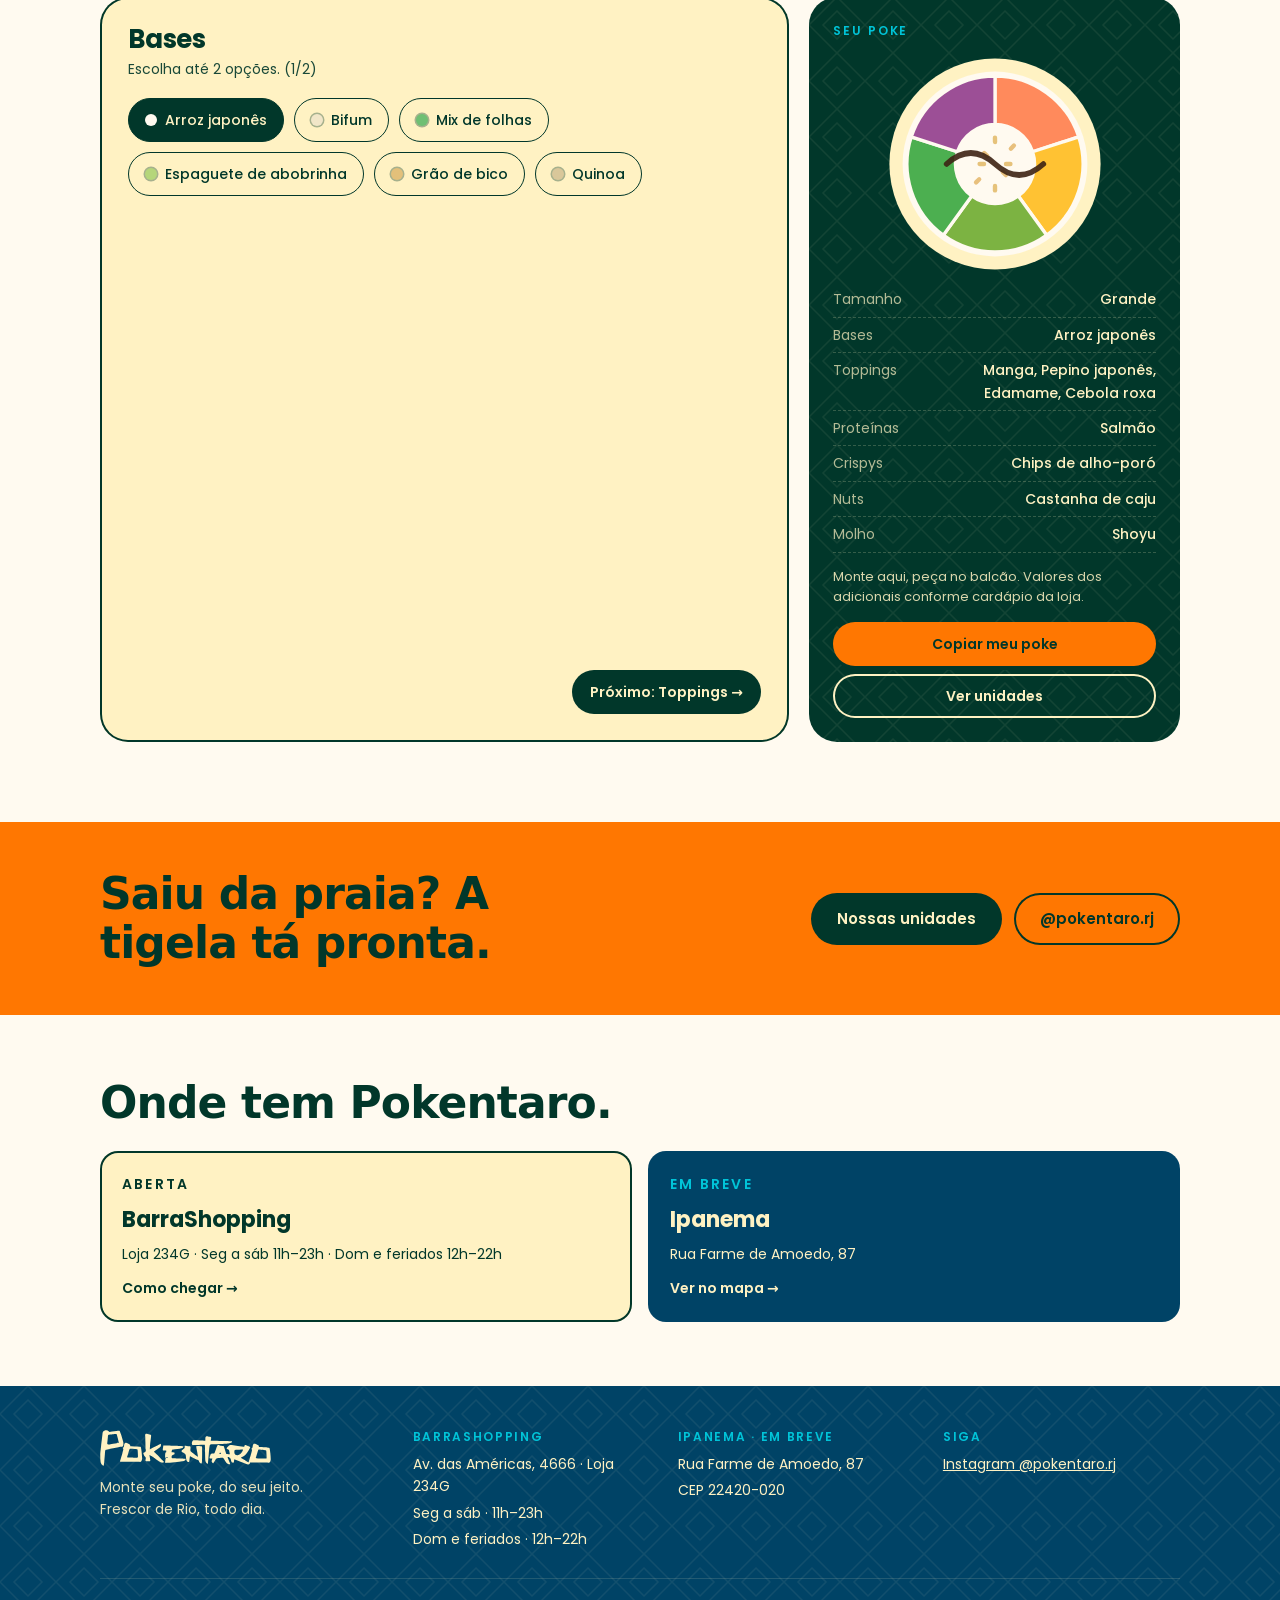
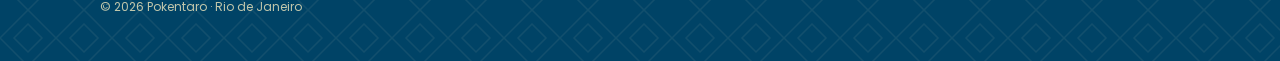
==== commit eb24ec18: "Add files via upload" ====
--- a/index.html
+++ b/index.html
@@ -52,7 +52,7 @@
         </div>
       </div>
       <figure class="hero-fig" id="hero-fig">
-        <img class="foto" src="poke-topo.webp" alt="Poke bowl Pokentaro visto de cima, com salmão, manga, edamame e toppings coloridos" width="920" height="920" fetchpriority="high">
+        <img class="foto" src="poke-topo.webp?v=2" alt="Poke bowl Pokentaro visto de cima, com salmão, manga, edamame e toppings coloridos" width="920" height="920" fetchpriority="high">
         <svg viewBox="0 0 400 400" role="img" aria-label="Ilustração de poke bowl visto de cima">
           <circle cx="200" cy="200" r="190" fill="none" stroke="#01372a" stroke-width="2" stroke-dasharray="3 9"/>
           <circle cx="200" cy="200" r="168" fill="#01372a"/>
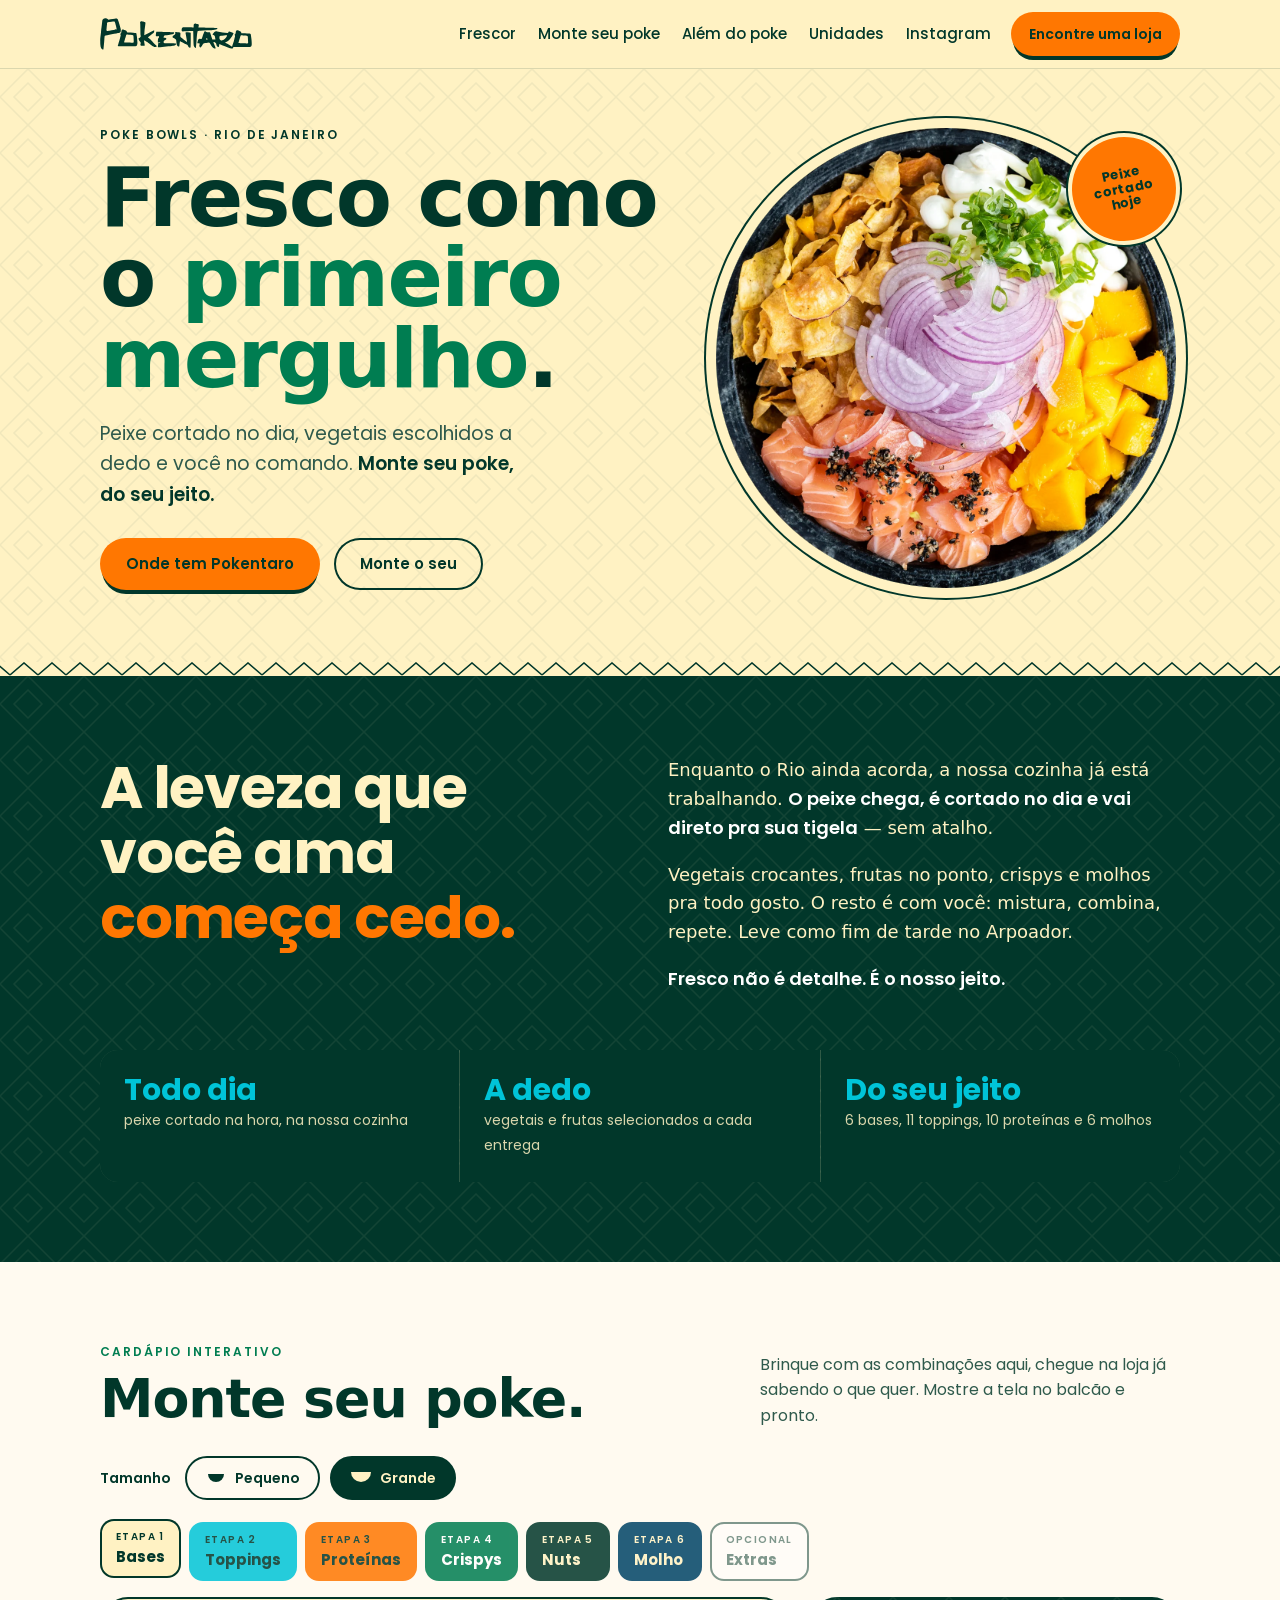
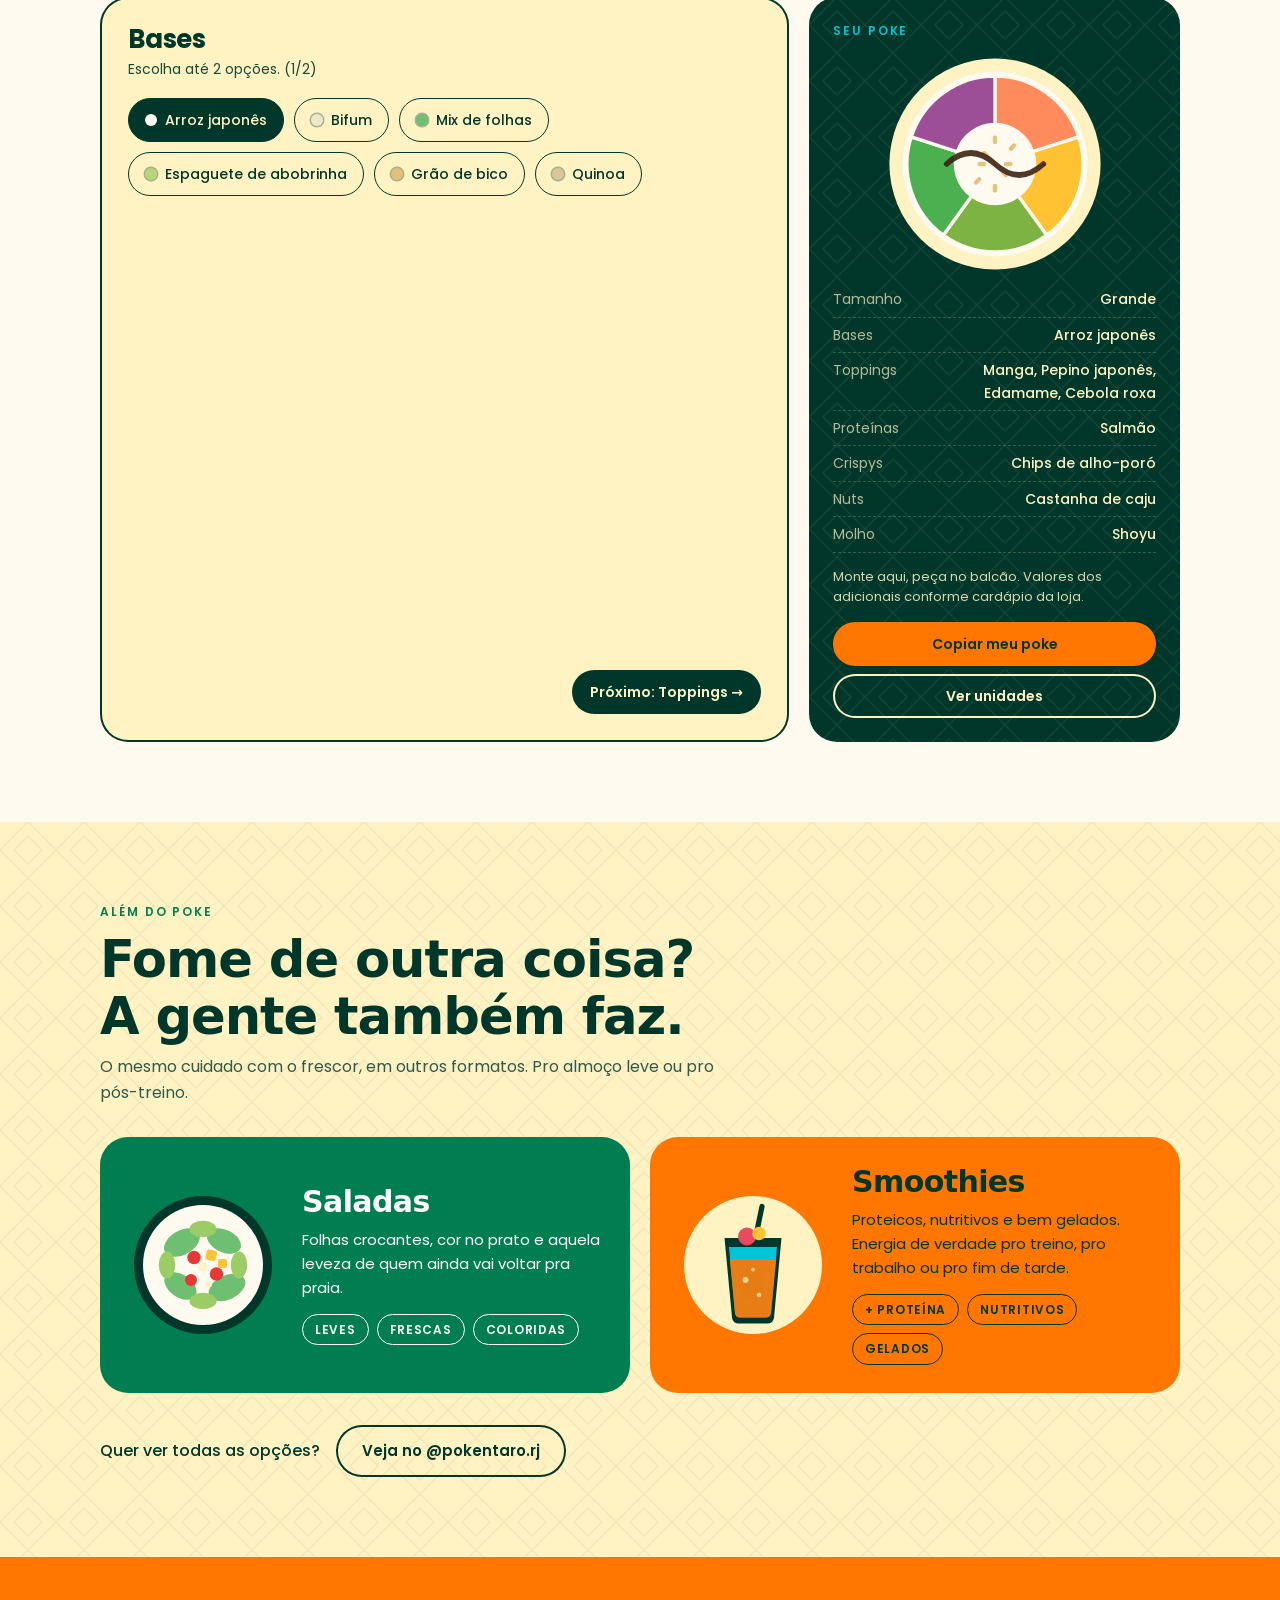
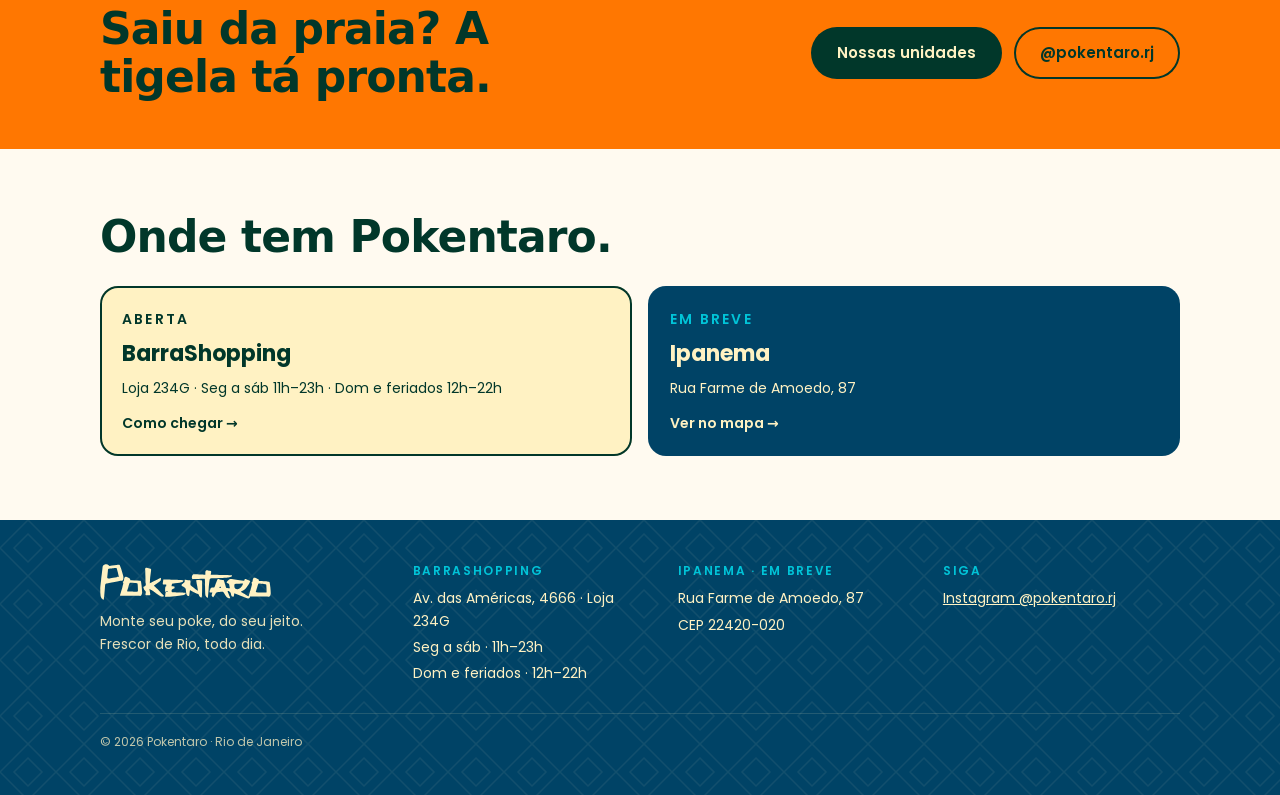
==== commit 060ab27f: "Add files via upload" ====
--- a/index.html
+++ b/index.html
@@ -32,6 +32,7 @@
     <ul>
       <li><a href="#frescor">Frescor</a></li>
       <li><a href="#monte">Monte seu poke</a></li>
+      <li><a href="#alem">Além do poke</a></li>
       <li><a href="/unidades">Unidades</a></li>
       <li><a href="https://www.instagram.com/pokentaro.rj/" target="_blank" rel="noopener">Instagram</a></li>
     </ul>
@@ -126,6 +127,59 @@
     </div>
   </section>
 
+  <section class="alem" id="alem" aria-labelledby="alem-title">
+    <div class="wrap">
+      <div class="alem-head">
+        <p class="eyebrow" style="color:var(--verde-claro)">Além do poke</p>
+        <h2 id="alem-title">Fome de outra coisa? A gente também faz.</h2>
+        <p>O mesmo cuidado com o frescor, em outros formatos. Pro almoço leve ou pro pós-treino.</p>
+      </div>
+      <div class="alem-grid">
+        <article class="alem-card alem-salada">
+          <div class="alem-media">
+            <!-- FOTO: troque o SVG por <img src="salada.webp" alt="Salada Pokentaro"> quando tiver a foto -->
+            <svg viewBox="0 0 200 200" role="img" aria-label="Ilustração de salada vista de cima">
+              <circle cx="100" cy="100" r="92" fill="#01372a"/><circle cx="100" cy="100" r="80" fill="#fffaf0"/>
+              <g fill="#6fbf73"><ellipse cx="72" cy="70" rx="26" ry="16" transform="rotate(-30 72 70)"/><ellipse cx="128" cy="68" rx="24" ry="15" transform="rotate(25 128 68)"/><ellipse cx="70" cy="128" rx="24" ry="15" transform="rotate(35 70 128)"/><ellipse cx="132" cy="130" rx="26" ry="16" transform="rotate(-25 132 130)"/></g>
+              <g fill="#9ccc65"><ellipse cx="100" cy="52" rx="18" ry="11"/><ellipse cx="52" cy="100" rx="11" ry="18"/><ellipse cx="148" cy="100" rx="11" ry="18"/><ellipse cx="100" cy="148" rx="18" ry="11"/></g>
+              <g fill="#e53935"><circle cx="88" cy="90" r="9"/><circle cx="118" cy="112" r="9"/><circle cx="84" cy="120" r="8"/></g>
+              <g fill="#ffc233"><rect x="104" y="80" width="14" height="14" rx="3" transform="rotate(12 111 87)"/><rect x="120" y="92" width="12" height="12" rx="3"/></g>
+              <g fill="#fff2c3"><circle cx="100" cy="102" r="6"/><circle cx="108" cy="126" r="4"/></g>
+            </svg>
+          </div>
+          <div class="alem-txt">
+            <h3>Saladas</h3>
+            <p>Folhas crocantes, cor no prato e aquela leveza de quem ainda vai voltar pra praia.</p>
+            <ul class="tags"><li>Leves</li><li>Frescas</li><li>Coloridas</li></ul>
+          </div>
+        </article>
+        <article class="alem-card alem-smoothie">
+          <div class="alem-media">
+            <!-- FOTO: troque o SVG por <img src="smoothie.webp" alt="Smoothie Pokentaro"> quando tiver a foto -->
+            <svg viewBox="0 0 200 200" role="img" aria-label="Ilustração de smoothie no copo">
+              <circle cx="100" cy="100" r="92" fill="#fff2c3"/>
+              <path d="M112 22 L102 70" stroke="#01372a" stroke-width="7" stroke-linecap="round"/>
+              <path d="M62 64 H138 L128 170 Q127 178 119 178 H81 Q73 178 72 170 Z" fill="#01372a"/>
+              <path d="M68 76 H132 L124 164 Q123 170 117 170 H83 Q77 170 76 164 Z" fill="#00c4d8"/>
+              <path d="M69 92 H131 L124 164 Q123 170 117 170 H83 Q77 170 76 164 Z" fill="#ff7701" opacity=".9"/>
+              <circle cx="92" cy="62" r="12" fill="#e84a5f"/><circle cx="108" cy="58" r="9" fill="#ffc233"/>
+              <g fill="#fff2c3" opacity=".7"><circle cx="90" cy="120" r="4"/><circle cx="108" cy="140" r="3"/><circle cx="100" cy="106" r="2.5"/></g>
+            </svg>
+          </div>
+          <div class="alem-txt">
+            <h3>Smoothies</h3>
+            <p>Proteicos, nutritivos e bem gelados. Energia de verdade pro treino, pro trabalho ou pro fim de tarde.</p>
+            <ul class="tags"><li>+ Proteína</li><li>Nutritivos</li><li>Gelados</li></ul>
+          </div>
+        </article>
+      </div>
+      <div class="alem-cta">
+        <p>Quer ver todas as opções?</p>
+        <a class="btn btn-ghost" href="https://www.instagram.com/pokentaro.rj/" target="_blank" rel="noopener">Veja no @pokentaro.rj</a>
+      </div>
+    </div>
+  </section>
+
   <section class="faixa" aria-labelledby="faixa-title">
     <div class="wrap">
       <h2 id="faixa-title">Saiu da praia? A tigela tá pronta.</h2>
--- a/styles.css
+++ b/styles.css
@@ -198,3 +198,24 @@
 @media (max-width:520px){.foot .wrap{grid-template-columns:1fr}}
 
 .toast{position:fixed;left:50%;bottom:calc(20px + env(safe-area-inset-bottom,0px));transform:translateX(-50%);background:var(--verde-escuro);color:var(--creme);padding:10px 18px;border-radius:999px;font-weight:600;font-size:14px;z-index:60;box-shadow:0 8px 24px rgba(1,55,42,.3)}
+
+/* ---------- além do poke ---------- */
+.alem{background:var(--creme) var(--pattern-light)}
+.alem .wrap{padding-block:80px;display:grid;gap:32px}
+.alem-head{display:grid;gap:10px;max-width:640px}
+.alem-head h2{font-size:clamp(30px,4vw,52px);font-weight:800;color:var(--verde-escuro)}
+.alem-head p:last-child{color:var(--tinta-suave)}
+.alem-grid{display:grid;grid-template-columns:1fr 1fr;gap:20px}
+.alem-card{border-radius:var(--r-l);padding:28px;display:grid;grid-template-columns:150px 1fr;gap:24px;align-items:center}
+.alem-media{width:150px;aspect-ratio:1;max-width:100%}
+.alem-media svg,.alem-media img{width:100%;height:100%;display:block;border-radius:50%;object-fit:cover}
+.alem-txt{display:grid;gap:10px}
+.alem-txt h3{font-size:30px;font-weight:800}
+.alem-txt p{font-size:15px;max-width:40ch}
+.tags{list-style:none;margin:4px 0 0;padding:0;display:flex;flex-wrap:wrap;gap:8px}
+.tags li{font-size:12px;font-weight:600;letter-spacing:.06em;text-transform:uppercase;padding:5px 12px;border-radius:999px;border:1.5px solid currentColor}
+.alem-salada{background:var(--verde-claro);color:#fff}
+.alem-smoothie{background:var(--laranja);color:var(--verde-escuro)}
+.alem-cta{display:flex;align-items:center;gap:16px;flex-wrap:wrap;font-weight:500}
+@media (max-width:900px){.alem-grid{grid-template-columns:1fr}}
+@media (max-width:480px){.alem-card{grid-template-columns:1fr;padding:22px;gap:16px}.alem-media{width:120px}.alem .wrap{padding-block:56px}}
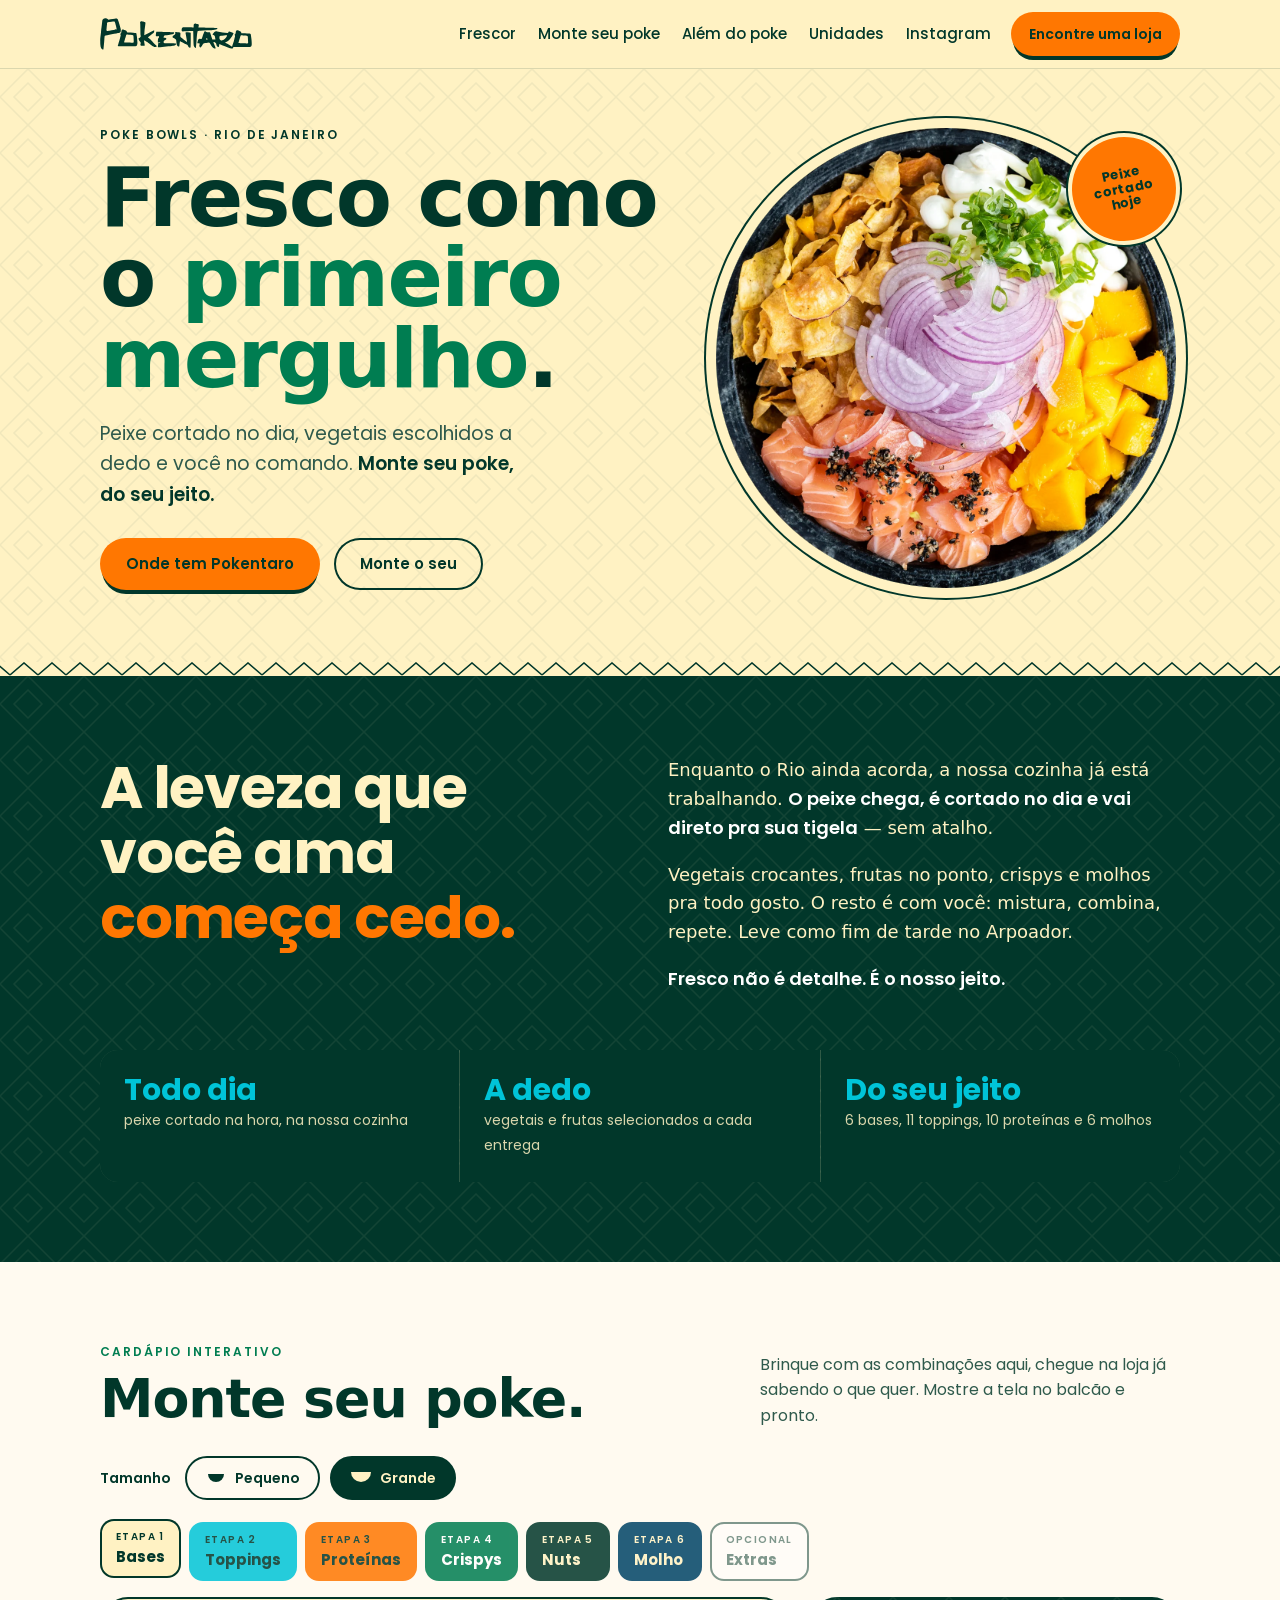
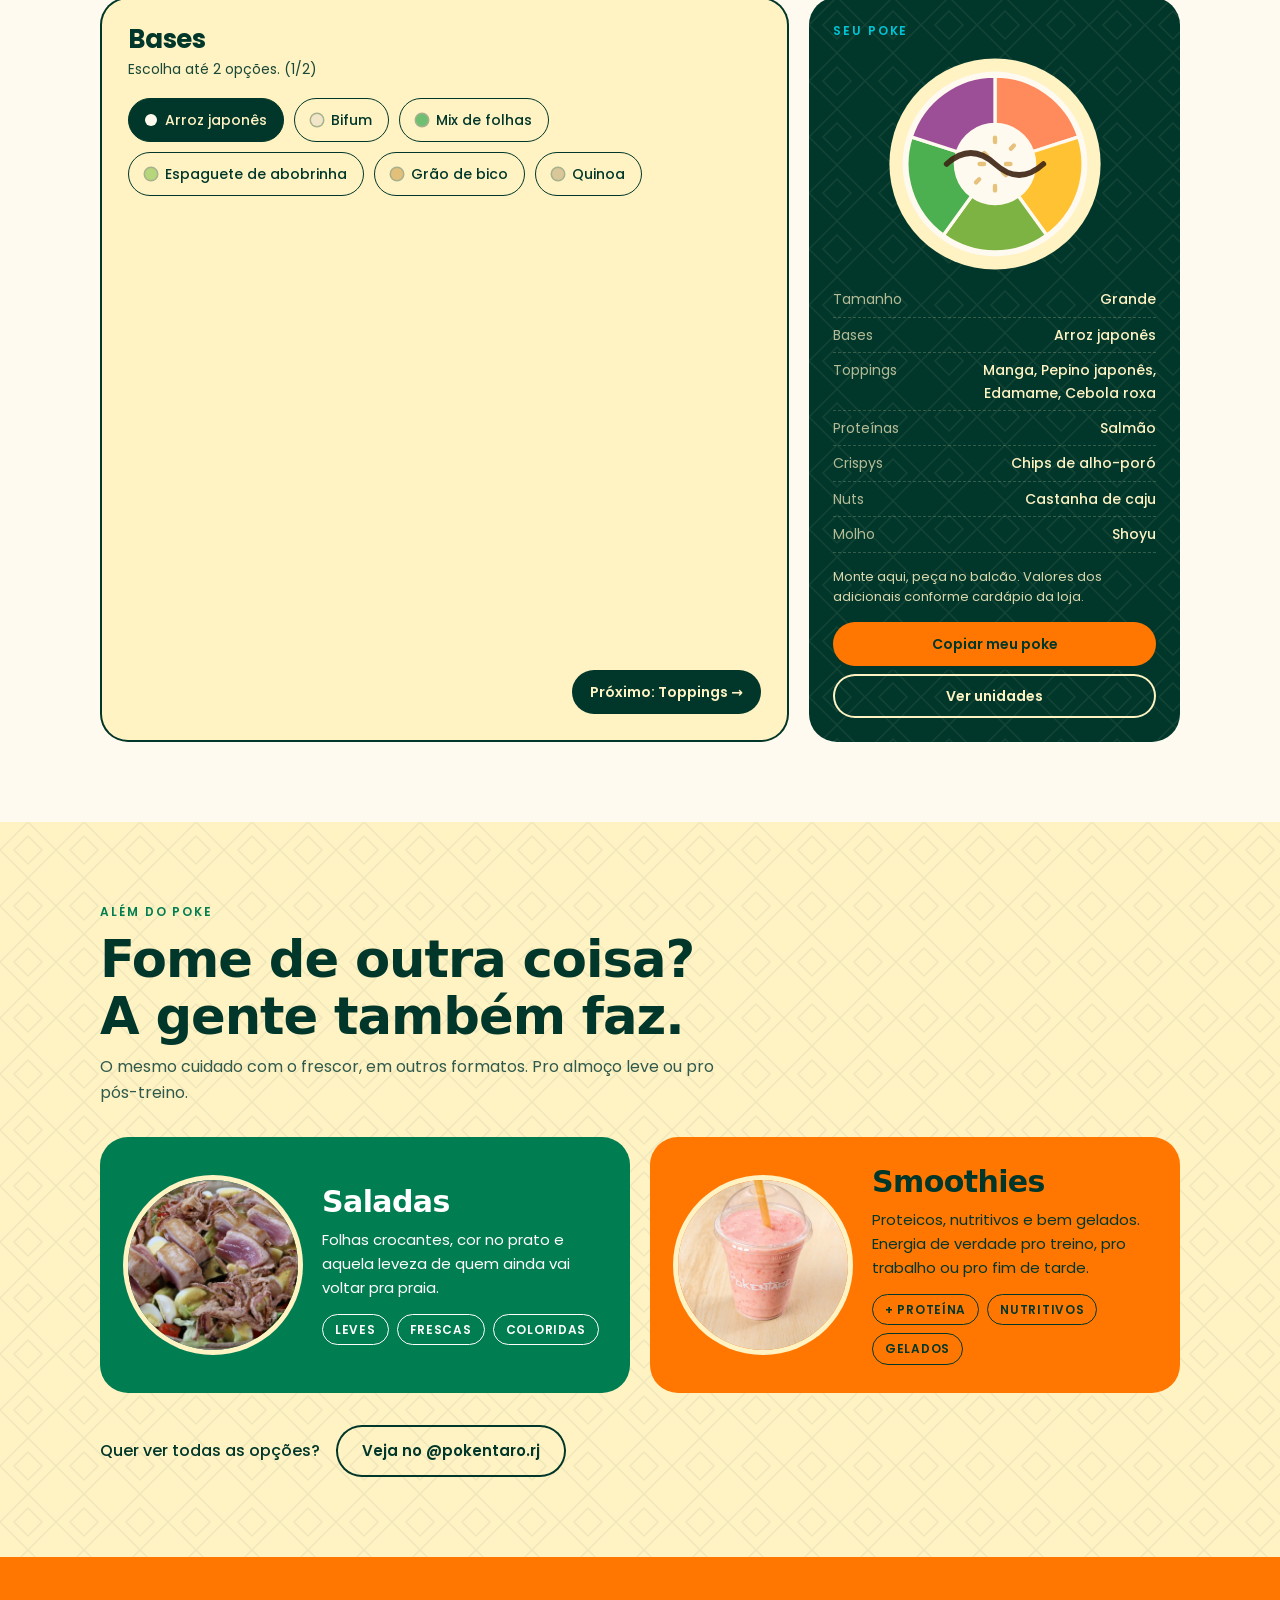
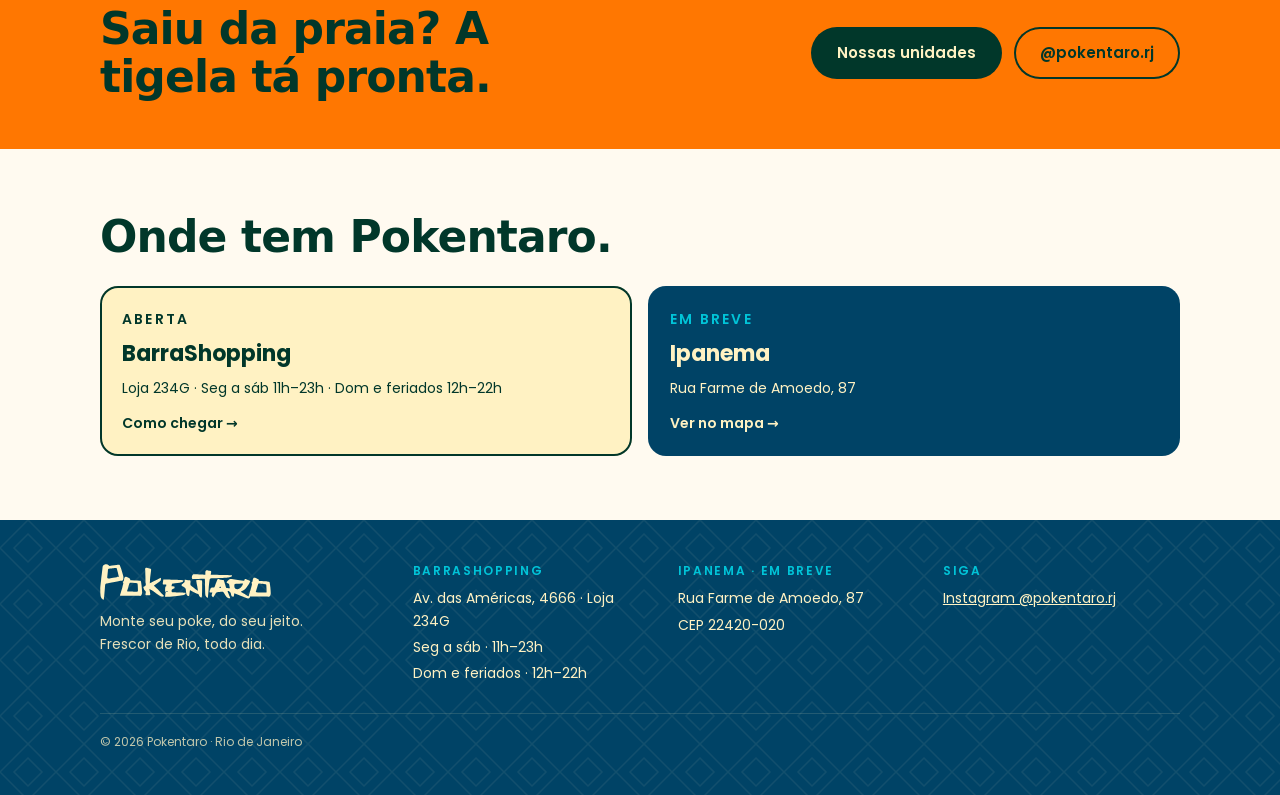
==== commit ff2f1d36: "Add files via upload" ====
--- a/index.html
+++ b/index.html
@@ -136,17 +136,7 @@
       </div>
       <div class="alem-grid">
         <article class="alem-card alem-salada">
-          <div class="alem-media">
-            <!-- FOTO: troque o SVG por <img src="salada.webp" alt="Salada Pokentaro"> quando tiver a foto -->
-            <svg viewBox="0 0 200 200" role="img" aria-label="Ilustração de salada vista de cima">
-              <circle cx="100" cy="100" r="92" fill="#01372a"/><circle cx="100" cy="100" r="80" fill="#fffaf0"/>
-              <g fill="#6fbf73"><ellipse cx="72" cy="70" rx="26" ry="16" transform="rotate(-30 72 70)"/><ellipse cx="128" cy="68" rx="24" ry="15" transform="rotate(25 128 68)"/><ellipse cx="70" cy="128" rx="24" ry="15" transform="rotate(35 70 128)"/><ellipse cx="132" cy="130" rx="26" ry="16" transform="rotate(-25 132 130)"/></g>
-              <g fill="#9ccc65"><ellipse cx="100" cy="52" rx="18" ry="11"/><ellipse cx="52" cy="100" rx="11" ry="18"/><ellipse cx="148" cy="100" rx="11" ry="18"/><ellipse cx="100" cy="148" rx="18" ry="11"/></g>
-              <g fill="#e53935"><circle cx="88" cy="90" r="9"/><circle cx="118" cy="112" r="9"/><circle cx="84" cy="120" r="8"/></g>
-              <g fill="#ffc233"><rect x="104" y="80" width="14" height="14" rx="3" transform="rotate(12 111 87)"/><rect x="120" y="92" width="12" height="12" rx="3"/></g>
-              <g fill="#fff2c3"><circle cx="100" cy="102" r="6"/><circle cx="108" cy="126" r="4"/></g>
-            </svg>
-          </div>
+          <div class="alem-media"><img src="salada.webp" alt="Salada Pokentaro com atum selado, ovos de codorna, folhas e crispy de cebola" width="700" height="700" loading="lazy"></div>
           <div class="alem-txt">
             <h3>Saladas</h3>
             <p>Folhas crocantes, cor no prato e aquela leveza de quem ainda vai voltar pra praia.</p>
@@ -154,18 +144,7 @@
           </div>
         </article>
         <article class="alem-card alem-smoothie">
-          <div class="alem-media">
-            <!-- FOTO: troque o SVG por <img src="smoothie.webp" alt="Smoothie Pokentaro"> quando tiver a foto -->
-            <svg viewBox="0 0 200 200" role="img" aria-label="Ilustração de smoothie no copo">
-              <circle cx="100" cy="100" r="92" fill="#fff2c3"/>
-              <path d="M112 22 L102 70" stroke="#01372a" stroke-width="7" stroke-linecap="round"/>
-              <path d="M62 64 H138 L128 170 Q127 178 119 178 H81 Q73 178 72 170 Z" fill="#01372a"/>
-              <path d="M68 76 H132 L124 164 Q123 170 117 170 H83 Q77 170 76 164 Z" fill="#00c4d8"/>
-              <path d="M69 92 H131 L124 164 Q123 170 117 170 H83 Q77 170 76 164 Z" fill="#ff7701" opacity=".9"/>
-              <circle cx="92" cy="62" r="12" fill="#e84a5f"/><circle cx="108" cy="58" r="9" fill="#ffc233"/>
-              <g fill="#fff2c3" opacity=".7"><circle cx="90" cy="120" r="4"/><circle cx="108" cy="140" r="3"/><circle cx="100" cy="106" r="2.5"/></g>
-            </svg>
-          </div>
+          <div class="alem-media"><img src="smoothie.webp" alt="Smoothie de frutas vermelhas no copo Pokentaro" width="700" height="700" loading="lazy"></div>
           <div class="alem-txt">
             <h3>Smoothies</h3>
             <p>Proteicos, nutritivos e bem gelados. Energia de verdade pro treino, pro trabalho ou pro fim de tarde.</p>
--- a/styles.css
+++ b/styles.css
@@ -206,9 +206,9 @@
 .alem-head h2{font-size:clamp(30px,4vw,52px);font-weight:800;color:var(--verde-escuro)}
 .alem-head p:last-child{color:var(--tinta-suave)}
 .alem-grid{display:grid;grid-template-columns:1fr 1fr;gap:20px}
-.alem-card{border-radius:var(--r-l);padding:28px;display:grid;grid-template-columns:150px 1fr;gap:24px;align-items:center}
-.alem-media{width:150px;aspect-ratio:1;max-width:100%}
-.alem-media svg,.alem-media img{width:100%;height:100%;display:block;border-radius:50%;object-fit:cover}
+.alem-card{border-radius:var(--r-l);padding:28px;display:grid;grid-template-columns:170px 1fr;gap:24px;align-items:center}
+.alem-media{width:170px;aspect-ratio:1;max-width:100%}
+.alem-media svg,.alem-media img{width:100%;height:100%;display:block;border-radius:50%;object-fit:cover;box-shadow:0 0 0 5px var(--creme)}
 .alem-txt{display:grid;gap:10px}
 .alem-txt h3{font-size:30px;font-weight:800}
 .alem-txt p{font-size:15px;max-width:40ch}
@@ -218,4 +218,4 @@
 .alem-smoothie{background:var(--laranja);color:var(--verde-escuro)}
 .alem-cta{display:flex;align-items:center;gap:16px;flex-wrap:wrap;font-weight:500}
 @media (max-width:900px){.alem-grid{grid-template-columns:1fr}}
-@media (max-width:480px){.alem-card{grid-template-columns:1fr;padding:22px;gap:16px}.alem-media{width:120px}.alem .wrap{padding-block:56px}}
+@media (max-width:480px){.alem-card{grid-template-columns:1fr;padding:22px;gap:16px}.alem-media{width:140px}.alem .wrap{padding-block:56px}}
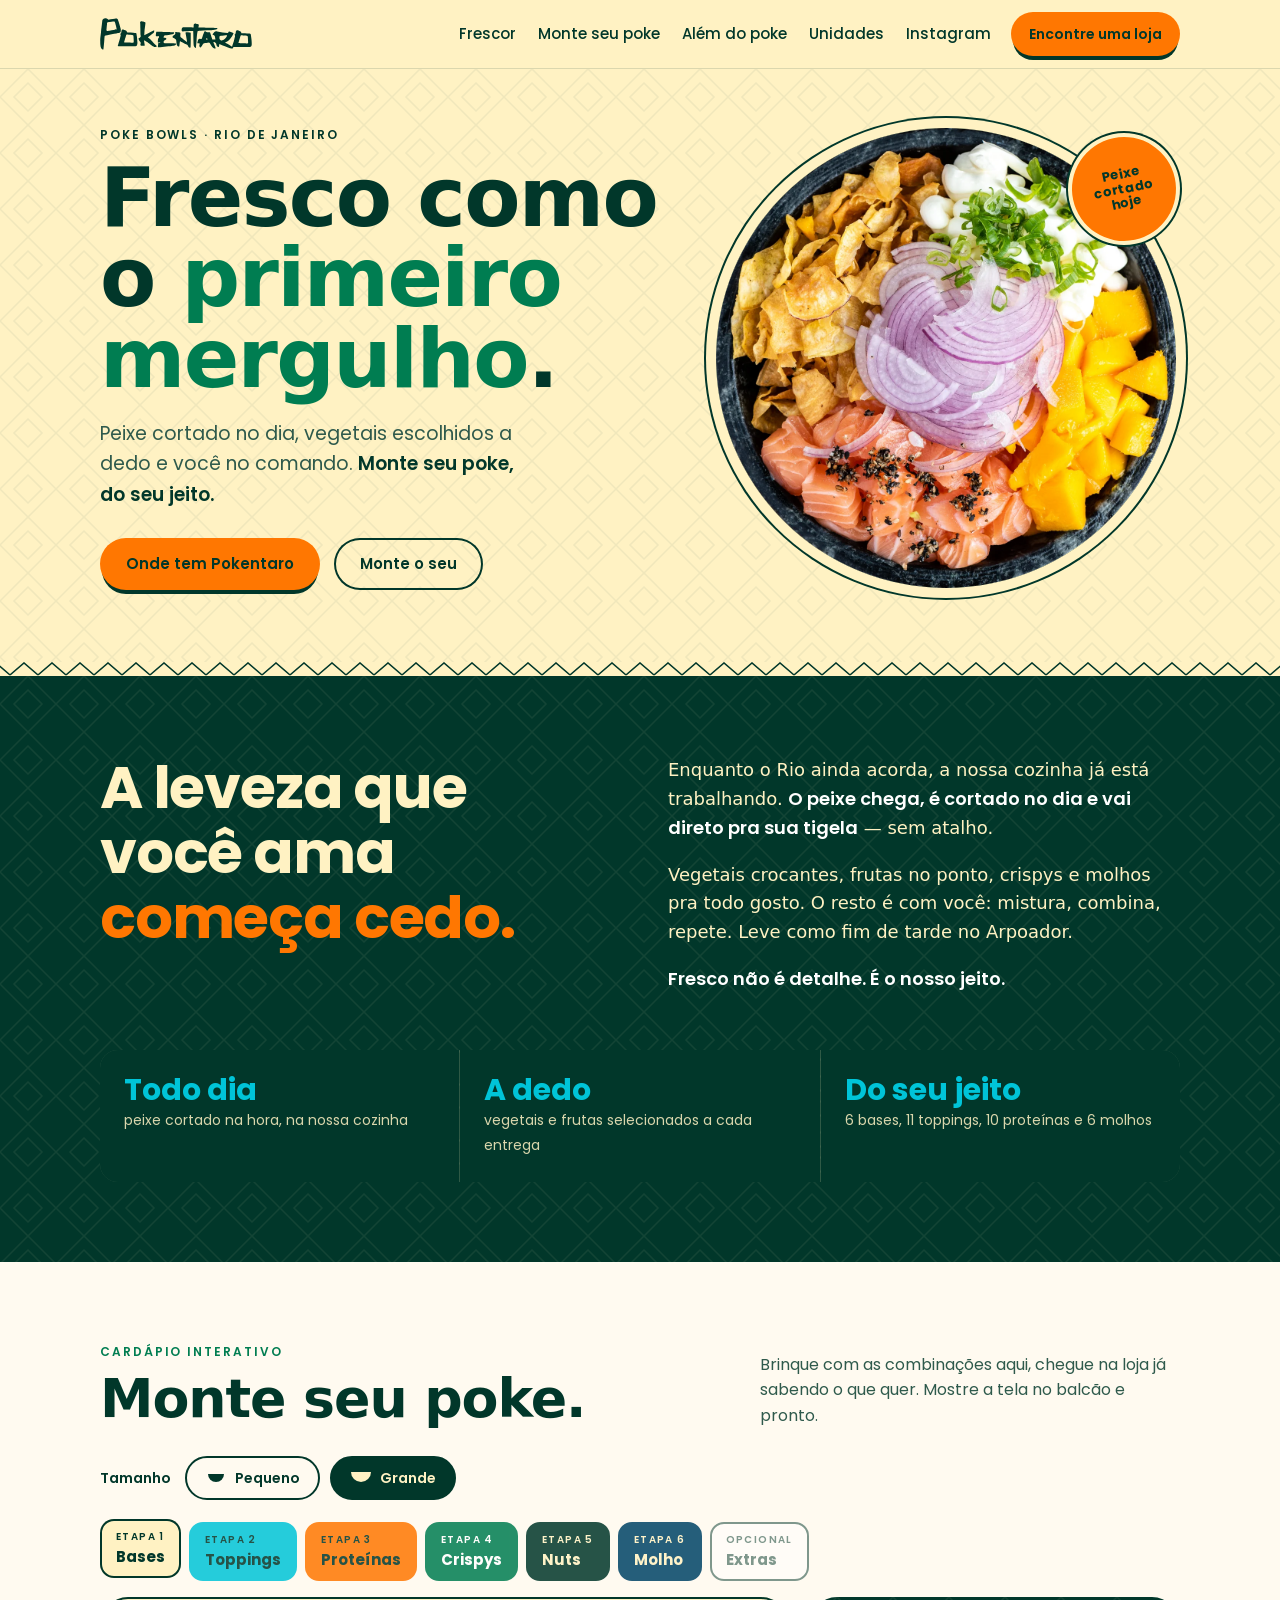
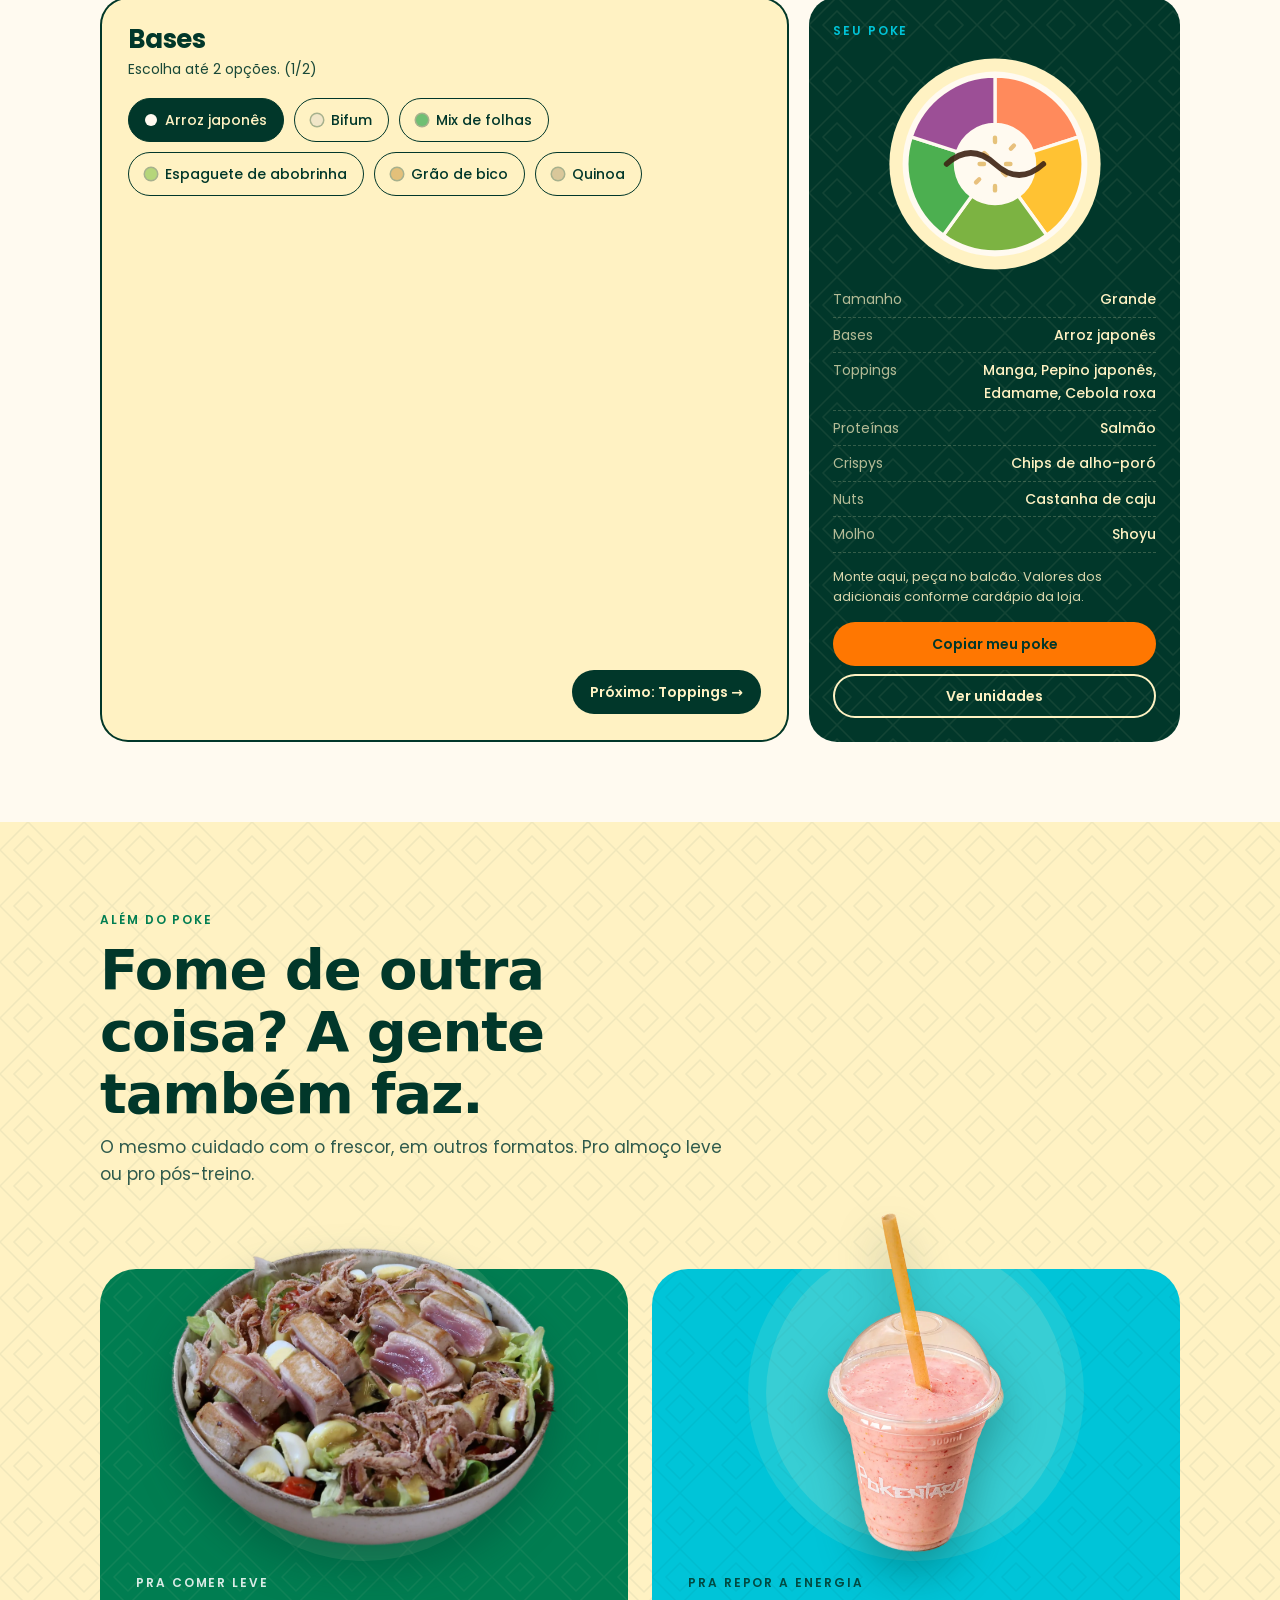
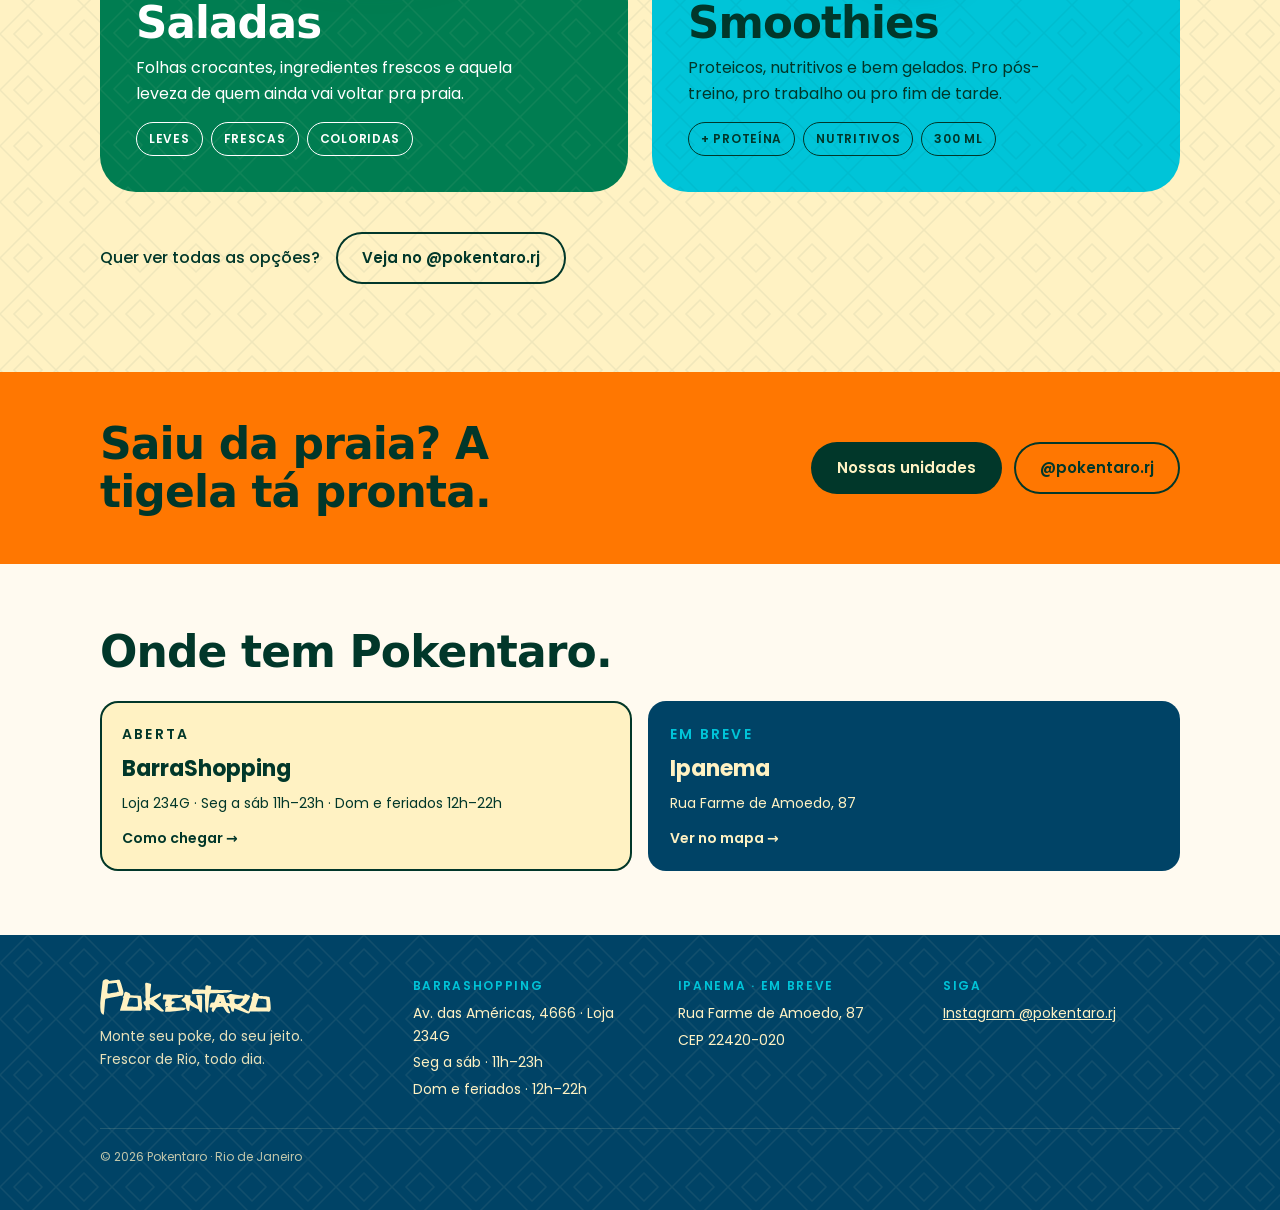
==== commit 9e7a892d: "Add files via upload" ====
--- a/index.html
+++ b/index.html
@@ -136,19 +136,21 @@
       </div>
       <div class="alem-grid">
         <article class="alem-card alem-salada">
-          <div class="alem-media"><img src="salada.webp" alt="Salada Pokentaro com atum selado, ovos de codorna, folhas e crispy de cebola" width="700" height="700" loading="lazy"></div>
+          <div class="alem-media"><img src="salada.webp?v=3" alt="Salada Pokentaro com atum selado, ovos de codorna, folhas verdes e crispy de cebola" width="975" height="751" loading="lazy"></div>
           <div class="alem-txt">
+            <p class="eyebrow">Pra comer leve</p>
             <h3>Saladas</h3>
-            <p>Folhas crocantes, cor no prato e aquela leveza de quem ainda vai voltar pra praia.</p>
+            <p>Folhas crocantes, ingredientes frescos e aquela leveza de quem ainda vai voltar pra praia.</p>
             <ul class="tags"><li>Leves</li><li>Frescas</li><li>Coloridas</li></ul>
           </div>
         </article>
         <article class="alem-card alem-smoothie">
-          <div class="alem-media"><img src="smoothie.webp" alt="Smoothie de frutas vermelhas no copo Pokentaro" width="700" height="700" loading="lazy"></div>
+          <div class="alem-media"><img src="smoothie.webp?v=3" alt="Smoothie de frutas vermelhas no copo Pokentaro de 300 ml" width="625" height="1200" loading="lazy"></div>
           <div class="alem-txt">
+            <p class="eyebrow">Pra repor a energia</p>
             <h3>Smoothies</h3>
-            <p>Proteicos, nutritivos e bem gelados. Energia de verdade pro treino, pro trabalho ou pro fim de tarde.</p>
-            <ul class="tags"><li>+ Proteína</li><li>Nutritivos</li><li>Gelados</li></ul>
+            <p>Proteicos, nutritivos e bem gelados. Pro pós-treino, pro trabalho ou pro fim de tarde.</p>
+            <ul class="tags"><li>+ Proteína</li><li>Nutritivos</li><li>300 ml</li></ul>
           </div>
         </article>
       </div>
--- a/styles.css
+++ b/styles.css
@@ -200,22 +200,28 @@
 .toast{position:fixed;left:50%;bottom:calc(20px + env(safe-area-inset-bottom,0px));transform:translateX(-50%);background:var(--verde-escuro);color:var(--creme);padding:10px 18px;border-radius:999px;font-weight:600;font-size:14px;z-index:60;box-shadow:0 8px 24px rgba(1,55,42,.3)}
 
 /* ---------- além do poke ---------- */
-.alem{background:var(--creme) var(--pattern-light)}
-.alem .wrap{padding-block:80px;display:grid;gap:32px}
+.alem{background:var(--creme) var(--pattern-light);overflow:hidden}
+.alem .wrap{padding-block:88px;display:grid;gap:40px}
 .alem-head{display:grid;gap:10px;max-width:640px}
-.alem-head h2{font-size:clamp(30px,4vw,52px);font-weight:800;color:var(--verde-escuro)}
-.alem-head p:last-child{color:var(--tinta-suave)}
-.alem-grid{display:grid;grid-template-columns:1fr 1fr;gap:20px}
-.alem-card{border-radius:var(--r-l);padding:28px;display:grid;grid-template-columns:170px 1fr;gap:24px;align-items:center}
-.alem-media{width:170px;aspect-ratio:1;max-width:100%}
-.alem-media svg,.alem-media img{width:100%;height:100%;display:block;border-radius:50%;object-fit:cover;box-shadow:0 0 0 5px var(--creme)}
-.alem-txt{display:grid;gap:10px}
-.alem-txt h3{font-size:30px;font-weight:800}
-.alem-txt p{font-size:15px;max-width:40ch}
-.tags{list-style:none;margin:4px 0 0;padding:0;display:flex;flex-wrap:wrap;gap:8px}
-.tags li{font-size:12px;font-weight:600;letter-spacing:.06em;text-transform:uppercase;padding:5px 12px;border-radius:999px;border:1.5px solid currentColor}
-.alem-salada{background:var(--verde-claro);color:#fff}
-.alem-smoothie{background:var(--laranja);color:var(--verde-escuro)}
+.alem-head h2{font-size:clamp(32px,4.4vw,56px);font-weight:800;color:var(--verde-escuro)}
+.alem-head p:last-child{color:var(--tinta-suave);font-size:17px}
+.alem-grid{display:grid;grid-template-columns:1fr 1fr;gap:24px;margin-top:40px}
+.alem-card{position:relative;border-radius:36px;padding:0 36px 36px;display:flex;flex-direction:column;isolation:isolate;overflow:visible}
+.alem-card::before{content:"";position:absolute;inset:0;border-radius:inherit;background-image:var(--pattern-dark);z-index:-1;opacity:.9}
+.alem-media{position:relative;height:340px;margin-top:-56px;display:flex;align-items:flex-end;justify-content:center}
+.alem-media::before{content:"";position:absolute;width:300px;height:300px;border-radius:50%;left:50%;bottom:10px;transform:translateX(-50%);background:rgba(255,242,195,.22);box-shadow:0 0 0 18px rgba(255,242,195,.10)}
+.alem-media img{position:relative;max-height:100%;width:auto;max-width:100%;object-fit:contain;filter:drop-shadow(0 22px 22px rgba(1,55,42,.35));transition:transform .35s ease}
+.alem-card:hover .alem-media img{transform:translateY(-6px) rotate(-1.5deg)}
+.alem-salada .alem-media img{max-height:88%;margin-bottom:6px}
+.alem-txt{display:grid;gap:10px;margin-top:20px}
+.alem-txt .eyebrow{opacity:.85}
+.alem-txt h3{font-size:clamp(34px,3.4vw,44px);font-weight:800;line-height:1}
+.alem-txt p:not(.eyebrow){font-size:16px;max-width:38ch}
+.tags{list-style:none;margin:6px 0 0;padding:0;display:flex;flex-wrap:wrap;gap:8px}
+.tags li{font-size:12px;font-weight:600;letter-spacing:.06em;text-transform:uppercase;padding:6px 12px;border-radius:999px;border:1.5px solid currentColor}
+.alem-salada{background-color:var(--verde-claro);color:#fff}
+.alem-smoothie{background-color:var(--azul-piscina);color:var(--verde-escuro)}
+.alem-smoothie::before{background-image:var(--pattern-light)}
 .alem-cta{display:flex;align-items:center;gap:16px;flex-wrap:wrap;font-weight:500}
-@media (max-width:900px){.alem-grid{grid-template-columns:1fr}}
-@media (max-width:480px){.alem-card{grid-template-columns:1fr;padding:22px;gap:16px}.alem-media{width:140px}.alem .wrap{padding-block:56px}}
+@media (max-width:900px){.alem-grid{grid-template-columns:1fr;gap:72px}}
+@media (max-width:520px){.alem .wrap{padding-block:56px}.alem-card{padding:0 22px 26px;border-radius:28px}.alem-media{height:270px;margin-top:-44px}.alem-media::before{width:230px;height:230px}}
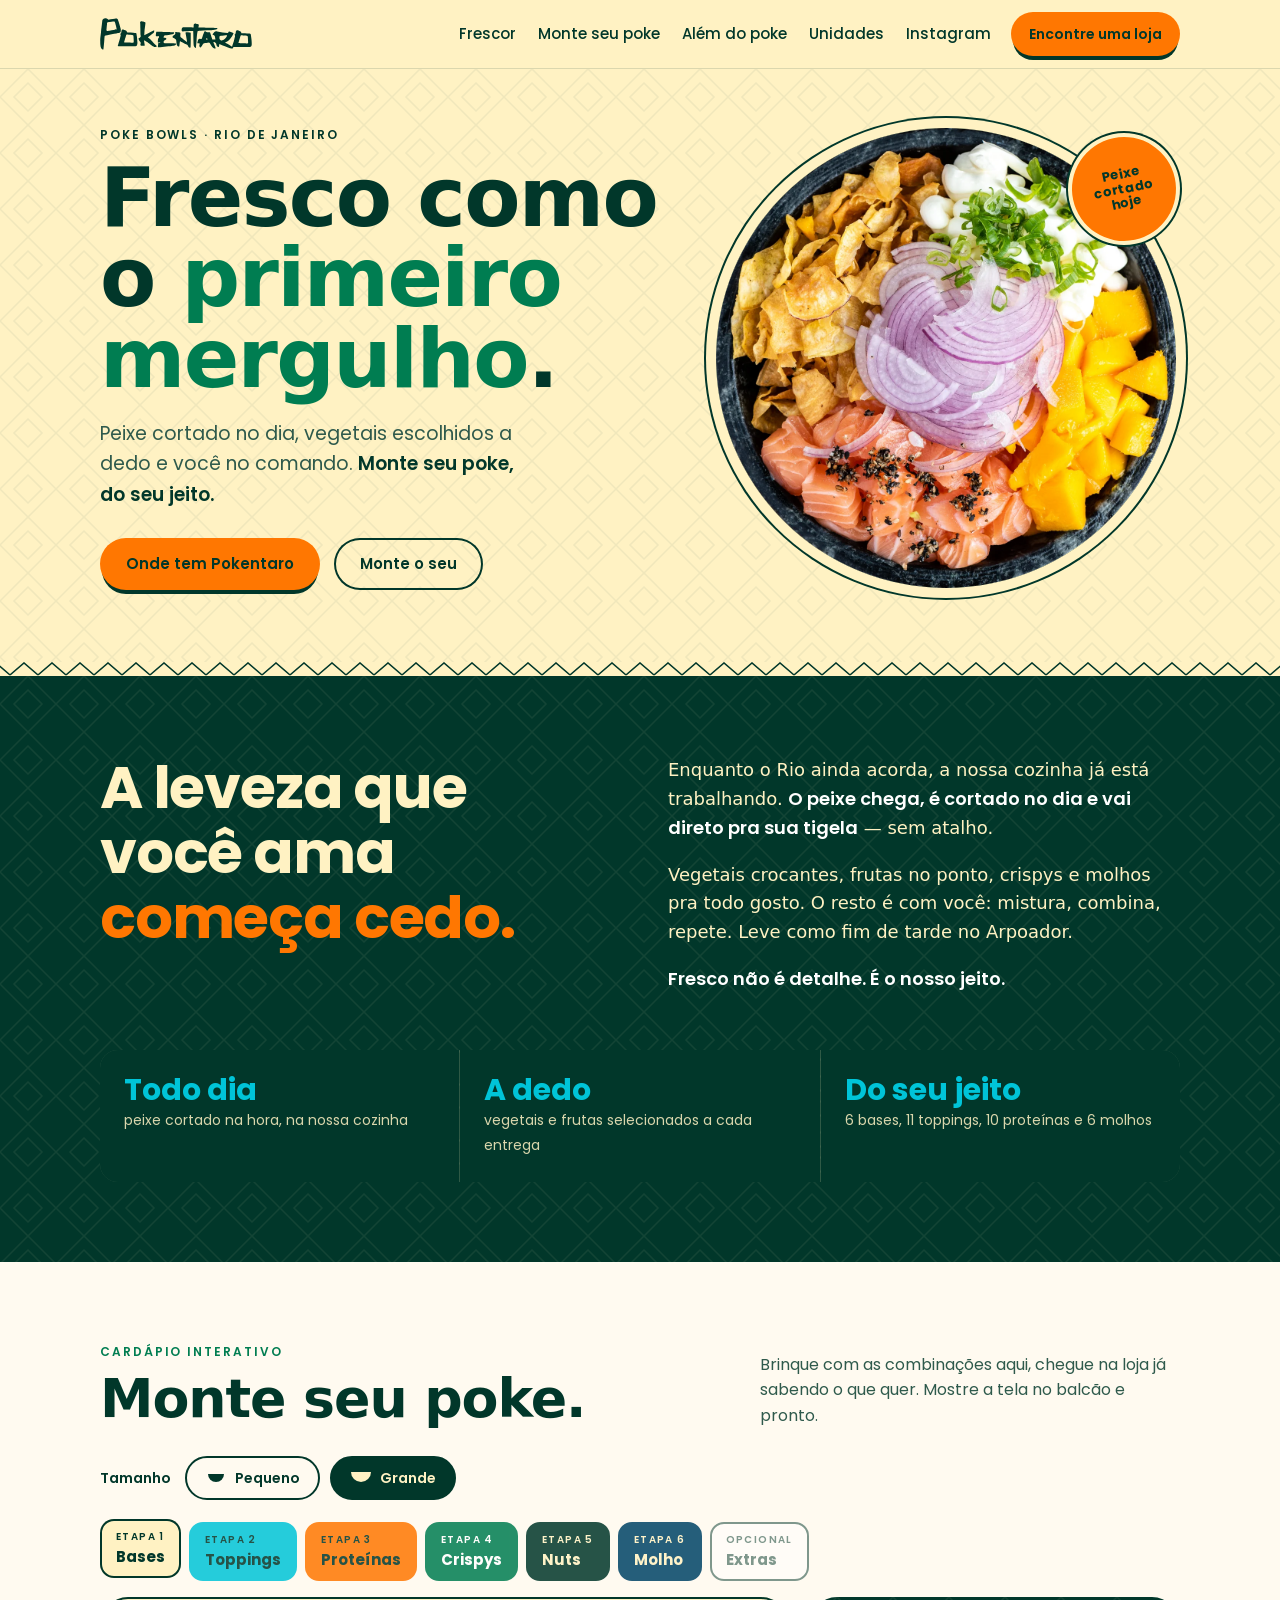
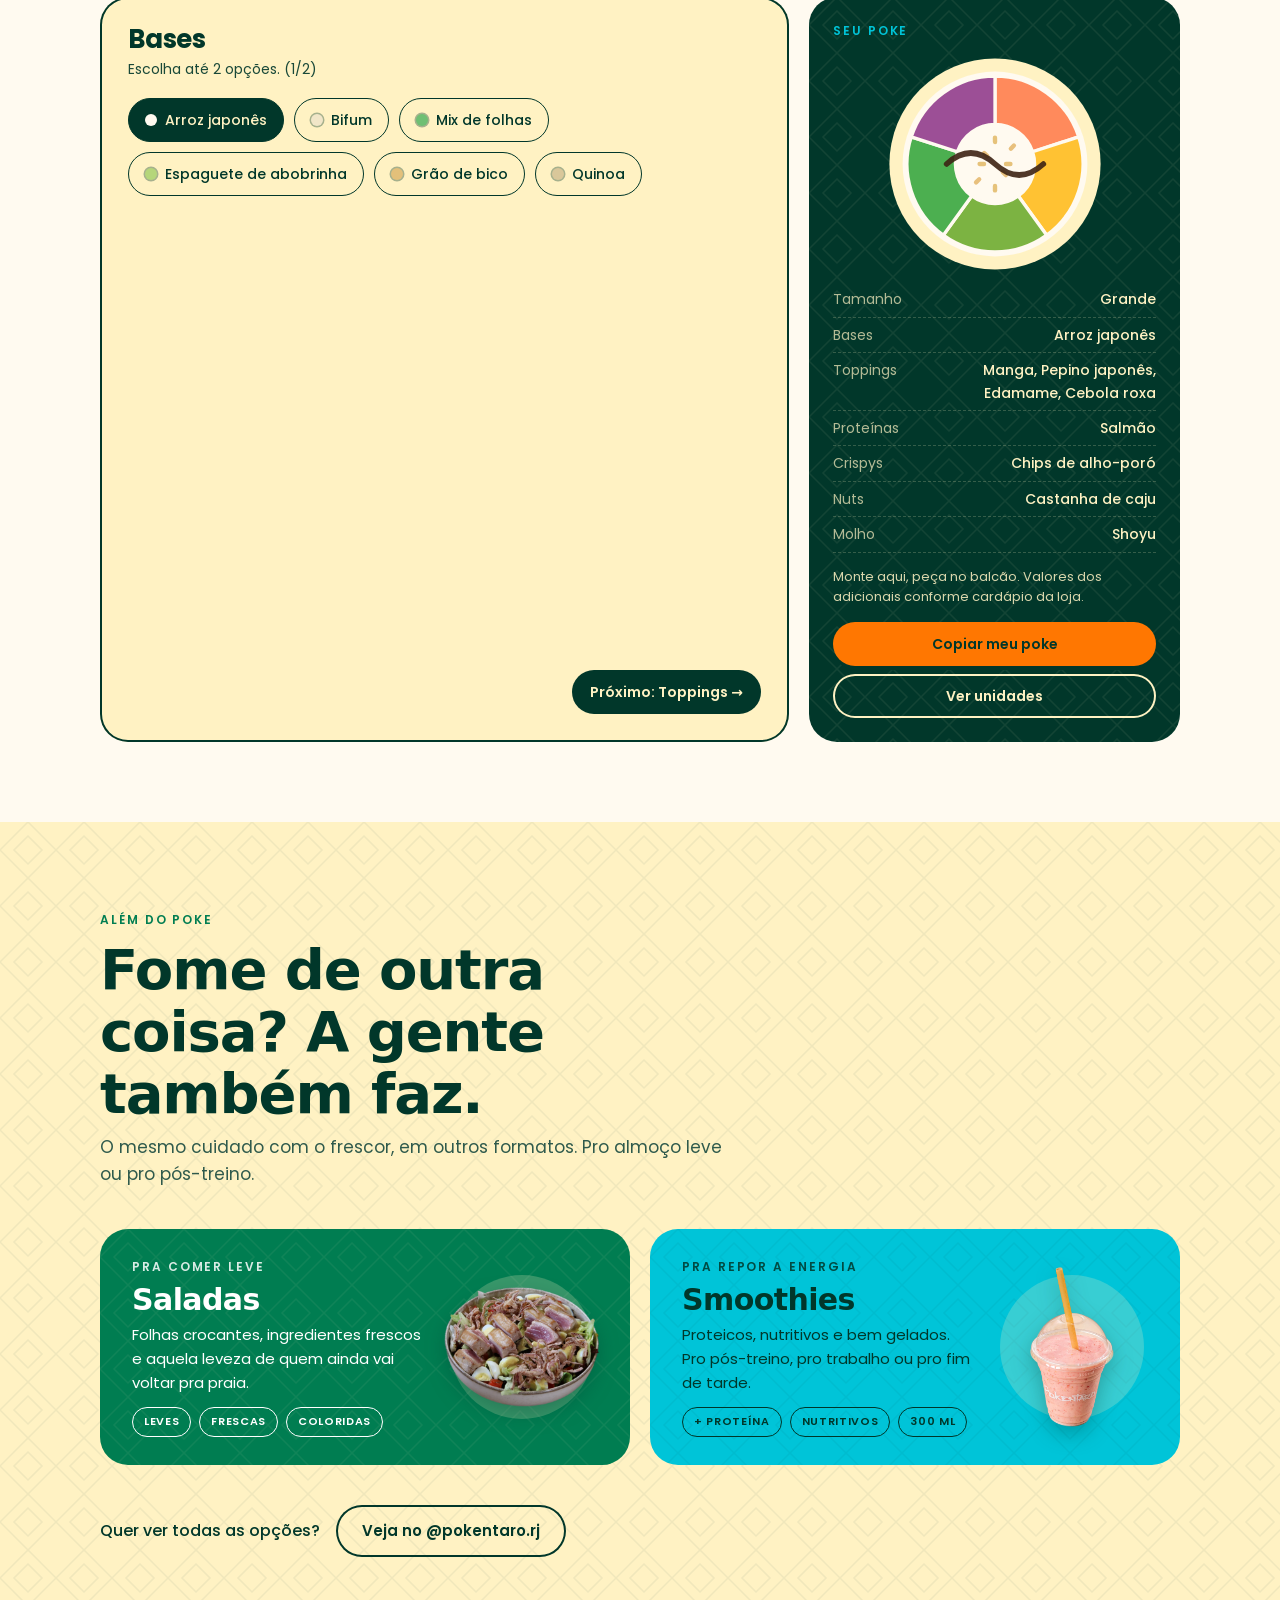
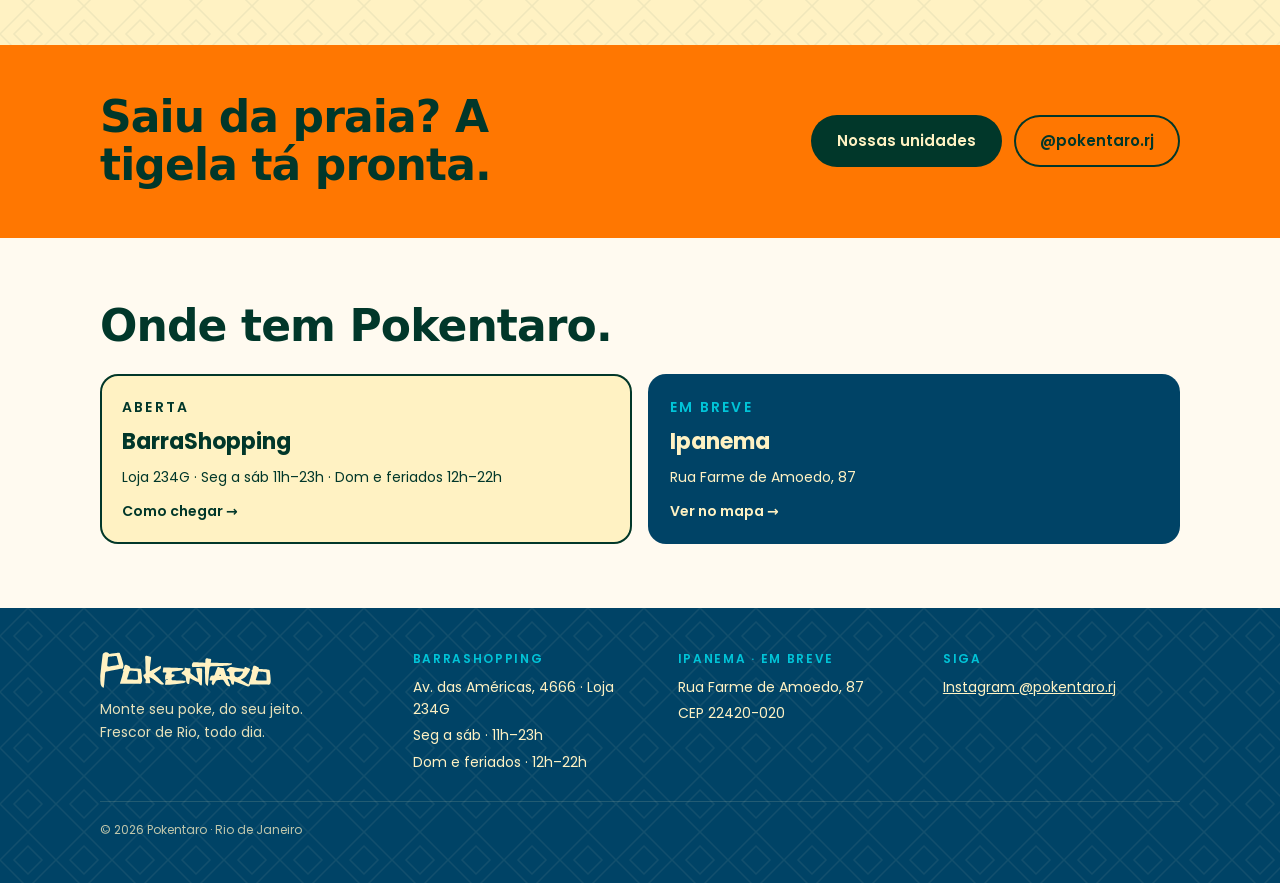
==== commit 2179e758: "Add files via upload" ====
--- a/index.html
+++ b/index.html
@@ -16,7 +16,7 @@
 <link rel="preconnect" href="https://fonts.googleapis.com">
 <link rel="preconnect" href="https://fonts.gstatic.com" crossorigin>
 <link rel="stylesheet" href="https://fonts.googleapis.com/css2?family=Poppins:wght@300;400;500;600;700;800&display=swap">
-<link rel="stylesheet" href="styles.css">
+<link rel="stylesheet" href="styles.css?v=9">
 <script type="application/ld+json">
 {"@context":"https://schema.org","@type":"Restaurant","name":"Pokentaro BarraShopping","servesCuisine":["Poke","Japonesa","Havaiana"],"url":"https://www.pokentaro.com.br/unidades#barra","sameAs":["https://www.instagram.com/pokentaro.rj/"],
 "address":{"@type":"PostalAddress","streetAddress":"Av. das Américas, 4666 — Loja 234G, BarraShopping","addressLocality":"Rio de Janeiro","addressRegion":"RJ","addressCountry":"BR"},
@@ -53,7 +53,7 @@
         </div>
       </div>
       <figure class="hero-fig" id="hero-fig">
-        <img class="foto" src="poke-topo.webp?v=2" alt="Poke bowl Pokentaro visto de cima, com salmão, manga, edamame e toppings coloridos" width="920" height="920" fetchpriority="high">
+        <img class="foto" src="poke-topo.webp?v=9" alt="Poke bowl Pokentaro visto de cima, com salmão, manga, edamame e toppings coloridos" width="920" height="920" fetchpriority="high">
         <svg viewBox="0 0 400 400" role="img" aria-label="Ilustração de poke bowl visto de cima">
           <circle cx="200" cy="200" r="190" fill="none" stroke="#01372a" stroke-width="2" stroke-dasharray="3 9"/>
           <circle cx="200" cy="200" r="168" fill="#01372a"/>
@@ -136,7 +136,7 @@
       </div>
       <div class="alem-grid">
         <article class="alem-card alem-salada">
-          <div class="alem-media"><img src="salada.webp?v=3" alt="Salada Pokentaro com atum selado, ovos de codorna, folhas verdes e crispy de cebola" width="975" height="751" loading="lazy"></div>
+          <div class="alem-media"><img src="salada.webp?v=9" alt="Salada Pokentaro com atum selado, ovos de codorna, folhas verdes e crispy de cebola" width="975" height="751" loading="lazy"></div>
           <div class="alem-txt">
             <p class="eyebrow">Pra comer leve</p>
             <h3>Saladas</h3>
@@ -145,7 +145,7 @@
           </div>
         </article>
         <article class="alem-card alem-smoothie">
-          <div class="alem-media"><img src="smoothie.webp?v=3" alt="Smoothie de frutas vermelhas no copo Pokentaro de 300 ml" width="625" height="1200" loading="lazy"></div>
+          <div class="alem-media"><img src="smoothie.webp?v=9" alt="Smoothie de frutas vermelhas no copo Pokentaro de 300 ml" width="625" height="1200" loading="lazy"></div>
           <div class="alem-txt">
             <p class="eyebrow">Pra repor a energia</p>
             <h3>Smoothies</h3>
@@ -217,7 +217,7 @@
   </div>
 </footer>
 
-<script src="main.js" defer></script>
-<script src="monte.js" defer></script>
+<script src="main.js?v=9" defer></script>
+<script src="monte.js?v=9" defer></script>
 </body>
 </html>
--- a/styles.css
+++ b/styles.css
@@ -205,23 +205,23 @@
 .alem-head{display:grid;gap:10px;max-width:640px}
 .alem-head h2{font-size:clamp(32px,4.4vw,56px);font-weight:800;color:var(--verde-escuro)}
 .alem-head p:last-child{color:var(--tinta-suave);font-size:17px}
-.alem-grid{display:grid;grid-template-columns:1fr 1fr;gap:24px;margin-top:40px}
-.alem-card{position:relative;border-radius:36px;padding:0 36px 36px;display:flex;flex-direction:column;isolation:isolate;overflow:visible}
+.alem-grid{display:grid;grid-template-columns:1fr 1fr;gap:20px}
+.alem-card{position:relative;border-radius:28px;padding:28px 28px 28px 32px;display:grid;grid-template-columns:1fr 160px;gap:20px;align-items:center;isolation:isolate}
 .alem-card::before{content:"";position:absolute;inset:0;border-radius:inherit;background-image:var(--pattern-dark);z-index:-1;opacity:.9}
-.alem-media{position:relative;height:340px;margin-top:-56px;display:flex;align-items:flex-end;justify-content:center}
-.alem-media::before{content:"";position:absolute;width:300px;height:300px;border-radius:50%;left:50%;bottom:10px;transform:translateX(-50%);background:rgba(255,242,195,.22);box-shadow:0 0 0 18px rgba(255,242,195,.10)}
-.alem-media img{position:relative;max-height:100%;width:auto;max-width:100%;object-fit:contain;filter:drop-shadow(0 22px 22px rgba(1,55,42,.35));transition:transform .35s ease}
-.alem-card:hover .alem-media img{transform:translateY(-6px) rotate(-1.5deg)}
-.alem-salada .alem-media img{max-height:88%;margin-bottom:6px}
-.alem-txt{display:grid;gap:10px;margin-top:20px}
+.alem-media{order:2;position:relative;width:160px;height:160px;display:flex;align-items:center;justify-content:center}
+.alem-media::before{content:"";position:absolute;inset:8px;border-radius:50%;background:rgba(255,242,195,.22)}
+.alem-media img{position:relative;max-width:100%;max-height:100%;width:auto;height:auto;object-fit:contain;filter:drop-shadow(0 8px 10px rgba(1,55,42,.3));transition:transform .3s ease}
+.alem-card:hover .alem-media img{transform:translateY(-4px)}
+.alem-salada .alem-media img{max-width:100%;max-height:75%}
+.alem-txt{order:1;display:grid;gap:8px}
 .alem-txt .eyebrow{opacity:.85}
-.alem-txt h3{font-size:clamp(34px,3.4vw,44px);font-weight:800;line-height:1}
-.alem-txt p:not(.eyebrow){font-size:16px;max-width:38ch}
-.tags{list-style:none;margin:6px 0 0;padding:0;display:flex;flex-wrap:wrap;gap:8px}
-.tags li{font-size:12px;font-weight:600;letter-spacing:.06em;text-transform:uppercase;padding:6px 12px;border-radius:999px;border:1.5px solid currentColor}
+.alem-txt h3{font-size:30px;font-weight:800;line-height:1.05}
+.alem-txt p:not(.eyebrow){font-size:15px;max-width:36ch}
+.tags{list-style:none;margin:4px 0 0;padding:0;display:flex;flex-wrap:wrap;gap:8px}
+.tags li{font-size:11px;font-weight:600;letter-spacing:.06em;text-transform:uppercase;padding:5px 11px;border-radius:999px;border:1.5px solid currentColor}
 .alem-salada{background-color:var(--verde-claro);color:#fff}
 .alem-smoothie{background-color:var(--azul-piscina);color:var(--verde-escuro)}
 .alem-smoothie::before{background-image:var(--pattern-light)}
 .alem-cta{display:flex;align-items:center;gap:16px;flex-wrap:wrap;font-weight:500}
-@media (max-width:900px){.alem-grid{grid-template-columns:1fr;gap:72px}}
-@media (max-width:520px){.alem .wrap{padding-block:56px}.alem-card{padding:0 22px 26px;border-radius:28px}.alem-media{height:270px;margin-top:-44px}.alem-media::before{width:230px;height:230px}}
+@media (max-width:900px){.alem-grid{grid-template-columns:1fr;gap:16px}}
+@media (max-width:520px){.alem .wrap{padding-block:56px}.alem-card{grid-template-columns:1fr 104px;padding:22px 18px 22px 22px;gap:12px}.alem-media{width:104px;height:104px}.alem-txt h3{font-size:26px}}
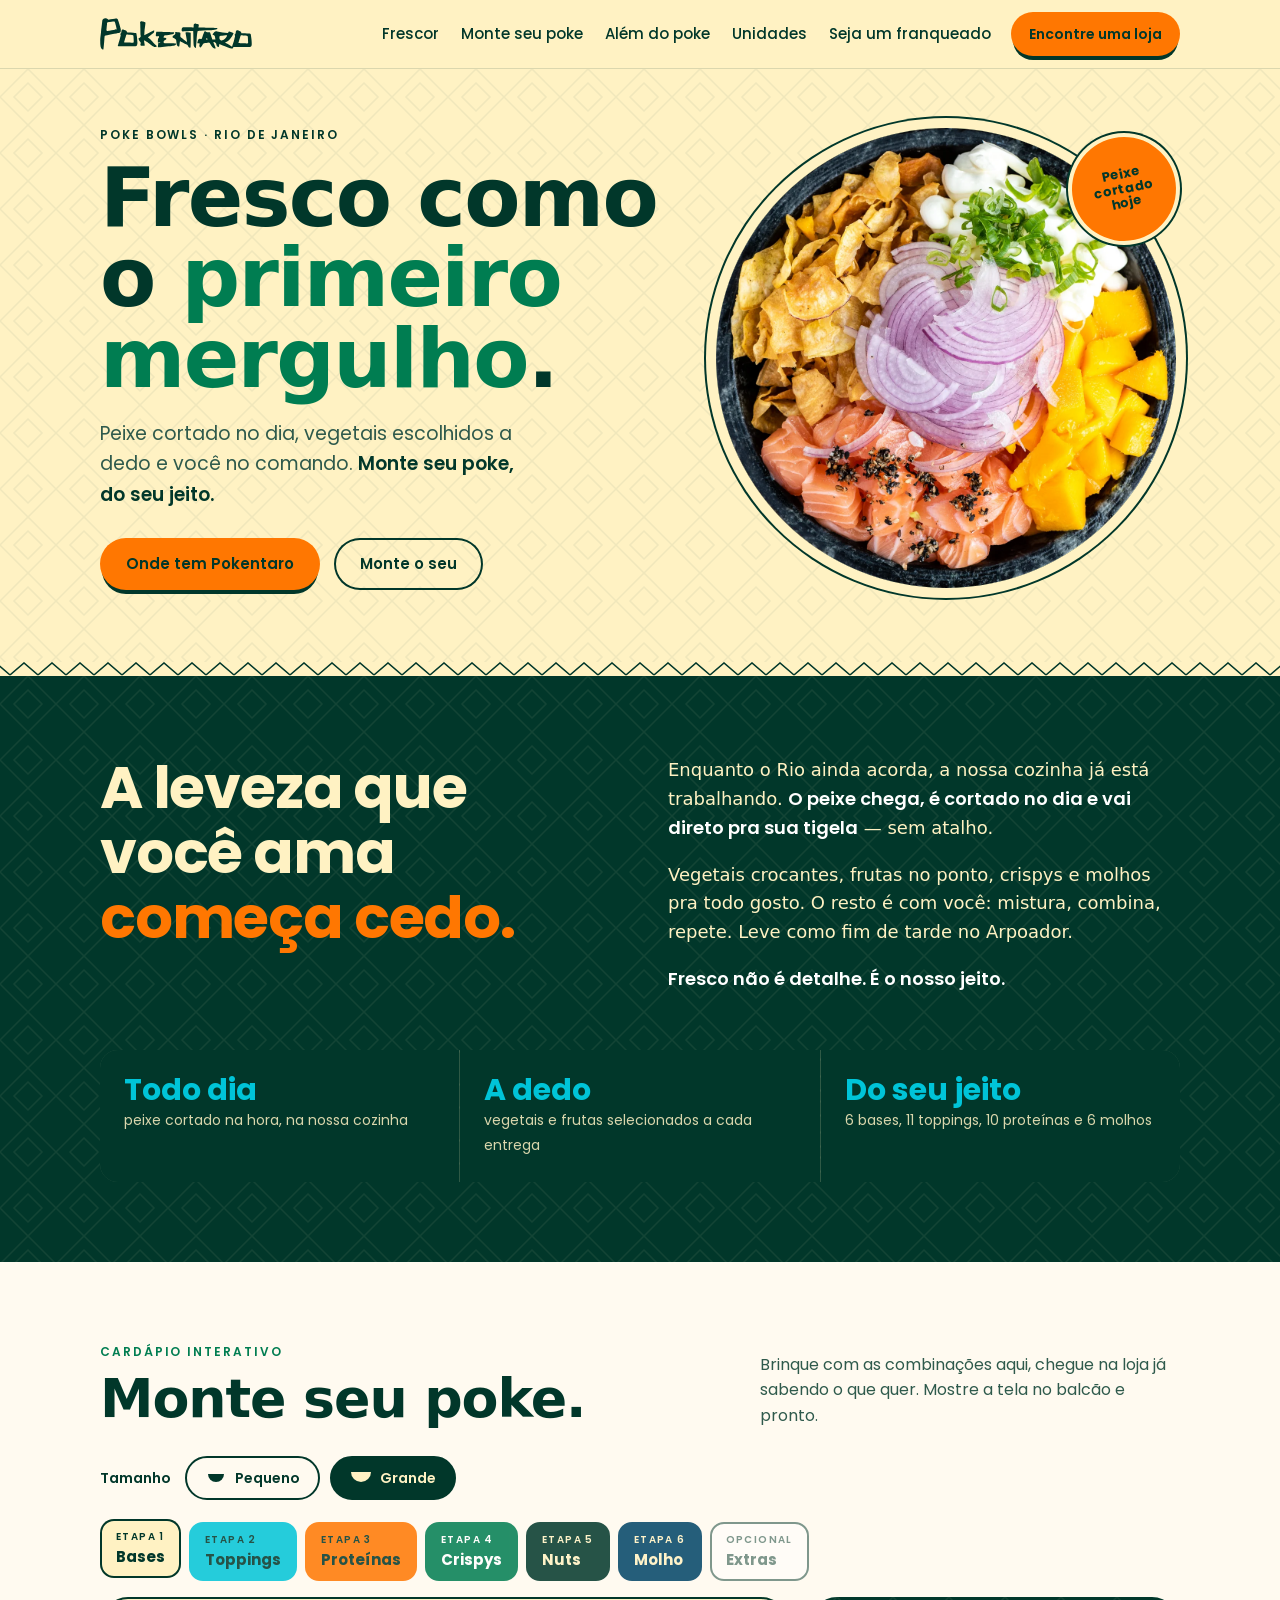
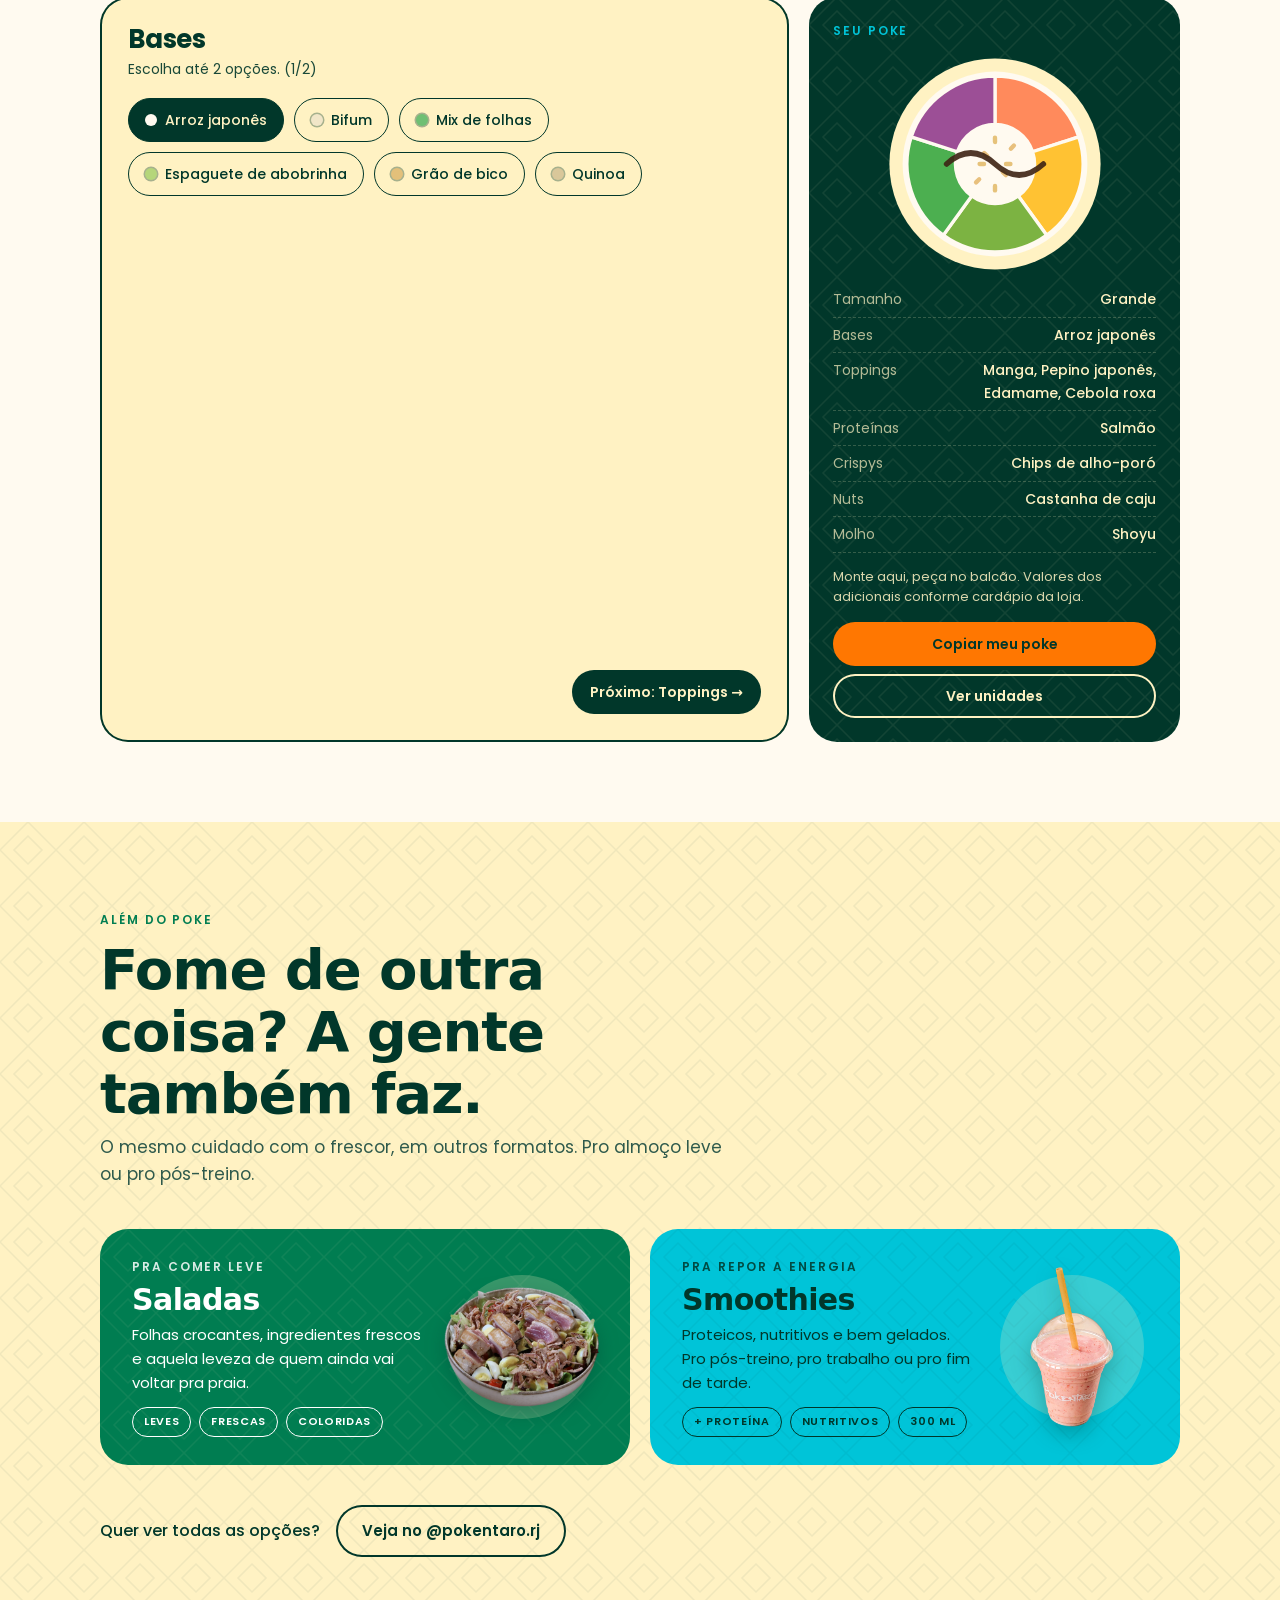
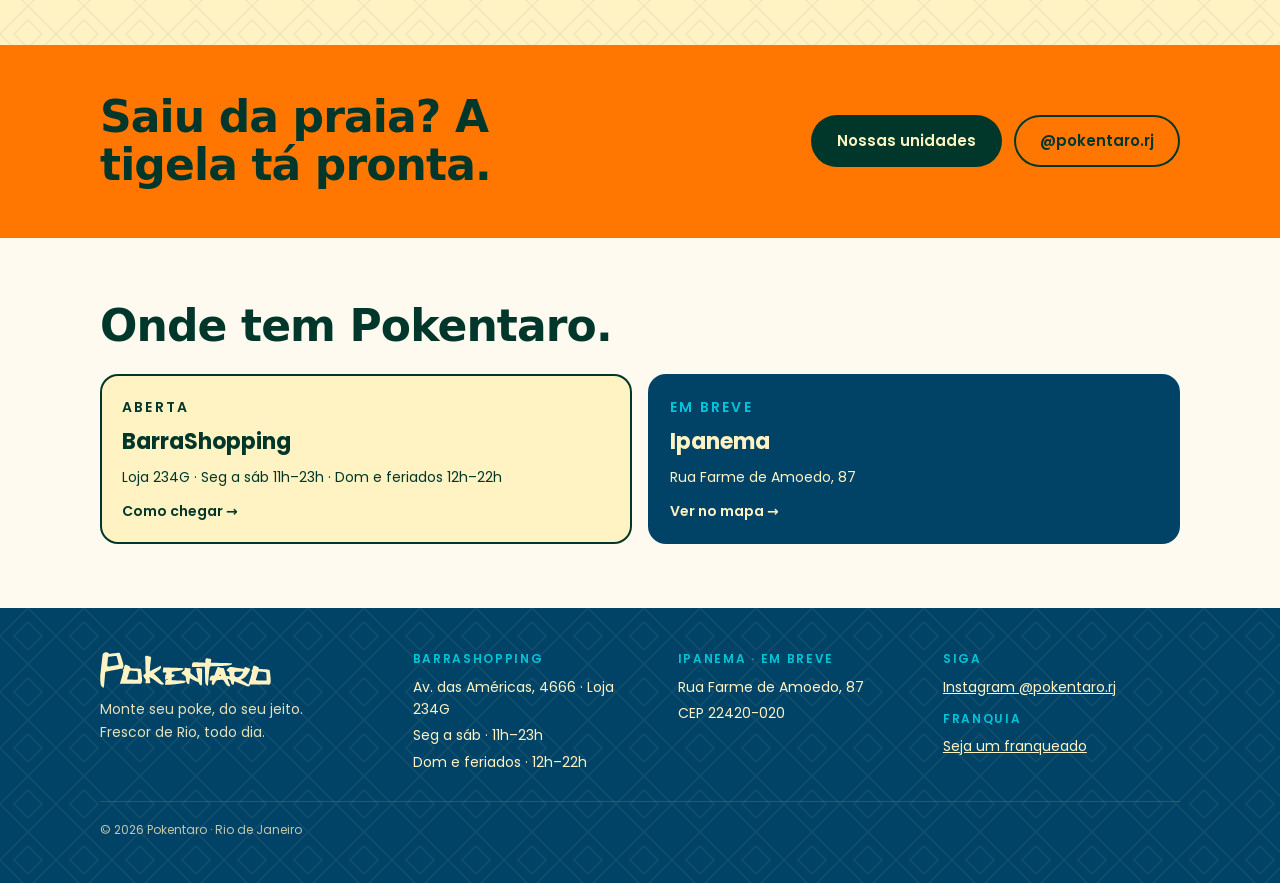
==== commit 7c45a907: "Add files via upload" ====
--- a/index.html
+++ b/index.html
@@ -16,7 +16,7 @@
 <link rel="preconnect" href="https://fonts.googleapis.com">
 <link rel="preconnect" href="https://fonts.gstatic.com" crossorigin>
 <link rel="stylesheet" href="https://fonts.googleapis.com/css2?family=Poppins:wght@300;400;500;600;700;800&display=swap">
-<link rel="stylesheet" href="styles.css?v=9">
+<link rel="stylesheet" href="styles.css?v=10">
 <script type="application/ld+json">
 {"@context":"https://schema.org","@type":"Restaurant","name":"Pokentaro BarraShopping","servesCuisine":["Poke","Japonesa","Havaiana"],"url":"https://www.pokentaro.com.br/unidades#barra","sameAs":["https://www.instagram.com/pokentaro.rj/"],
 "address":{"@type":"PostalAddress","streetAddress":"Av. das Américas, 4666 — Loja 234G, BarraShopping","addressLocality":"Rio de Janeiro","addressRegion":"RJ","addressCountry":"BR"},
@@ -34,7 +34,7 @@
       <li><a href="#monte">Monte seu poke</a></li>
       <li><a href="#alem">Além do poke</a></li>
       <li><a href="/unidades">Unidades</a></li>
-      <li><a href="https://www.instagram.com/pokentaro.rj/" target="_blank" rel="noopener">Instagram</a></li>
+      <li><a href="/franquia">Seja um franqueado</a></li>
     </ul>
     <a class="btn btn-laranja btn-sm" href="/unidades">Encontre uma loja</a>
   </div>
@@ -53,7 +53,7 @@
         </div>
       </div>
       <figure class="hero-fig" id="hero-fig">
-        <img class="foto" src="poke-topo.webp?v=9" alt="Poke bowl Pokentaro visto de cima, com salmão, manga, edamame e toppings coloridos" width="920" height="920" fetchpriority="high">
+        <img class="foto" src="poke-topo.webp?v=10" alt="Poke bowl Pokentaro visto de cima, com salmão, manga, edamame e toppings coloridos" width="920" height="920" fetchpriority="high">
         <svg viewBox="0 0 400 400" role="img" aria-label="Ilustração de poke bowl visto de cima">
           <circle cx="200" cy="200" r="190" fill="none" stroke="#01372a" stroke-width="2" stroke-dasharray="3 9"/>
           <circle cx="200" cy="200" r="168" fill="#01372a"/>
@@ -136,7 +136,7 @@
       </div>
       <div class="alem-grid">
         <article class="alem-card alem-salada">
-          <div class="alem-media"><img src="salada.webp?v=9" alt="Salada Pokentaro com atum selado, ovos de codorna, folhas verdes e crispy de cebola" width="975" height="751" loading="lazy"></div>
+          <div class="alem-media"><img src="salada.webp?v=10" alt="Salada Pokentaro com atum selado, ovos de codorna, folhas verdes e crispy de cebola" width="975" height="751" loading="lazy"></div>
           <div class="alem-txt">
             <p class="eyebrow">Pra comer leve</p>
             <h3>Saladas</h3>
@@ -145,7 +145,7 @@
           </div>
         </article>
         <article class="alem-card alem-smoothie">
-          <div class="alem-media"><img src="smoothie.webp?v=9" alt="Smoothie de frutas vermelhas no copo Pokentaro de 300 ml" width="625" height="1200" loading="lazy"></div>
+          <div class="alem-media"><img src="smoothie.webp?v=10" alt="Smoothie de frutas vermelhas no copo Pokentaro de 300 ml" width="625" height="1200" loading="lazy"></div>
           <div class="alem-txt">
             <p class="eyebrow">Pra repor a energia</p>
             <h3>Smoothies</h3>
@@ -212,12 +212,14 @@
     <div>
       <h4>Siga</h4>
       <p><a href="https://www.instagram.com/pokentaro.rj/" target="_blank" rel="noopener">Instagram @pokentaro.rj</a></p>
+      <h4 style="margin-top:14px">Franquia</h4>
+      <p><a href="/franquia">Seja um franqueado</a></p>
     </div>
     <p class="fine">© <span data-ano>2026</span> Pokentaro · Rio de Janeiro</p>
   </div>
 </footer>
 
-<script src="main.js?v=9" defer></script>
-<script src="monte.js?v=9" defer></script>
+<script src="main.js?v=10" defer></script>
+<script src="monte.js?v=10" defer></script>
 </body>
 </html>
--- a/styles.css
+++ b/styles.css
@@ -225,3 +225,70 @@
 .alem-cta{display:flex;align-items:center;gap:16px;flex-wrap:wrap;font-weight:500}
 @media (max-width:900px){.alem-grid{grid-template-columns:1fr;gap:16px}}
 @media (max-width:520px){.alem .wrap{padding-block:56px}.alem-card{grid-template-columns:1fr 104px;padding:22px 18px 22px 22px;gap:12px}.alem-media{width:104px;height:104px}.alem-txt h3{font-size:26px}}
+
+/* ---------- franquia ---------- */
+.fr-hero{background:var(--verde-escuro) var(--pattern-dark);color:var(--creme);overflow:hidden}
+.fr-hero .wrap{display:grid;grid-template-columns:1.2fr .8fr;gap:40px;align-items:center;padding-block:64px 72px}
+.fr-hero .eyebrow{color:var(--azul-piscina)}
+.fr-hero h1{font-size:clamp(38px,5.6vw,72px);font-weight:800;line-height:1;margin-block:14px 18px}
+.fr-hero h1 span{color:var(--laranja)}
+.fr-hero .sub{font-size:clamp(16px,1.5vw,18px);font-weight:300;max-width:46ch}
+.fr-hero .ctas{display:flex;gap:14px;flex-wrap:wrap;margin-top:28px}
+.fr-hero-fig{margin:0;justify-self:center;max-width:360px;width:100%}
+.fr-hero-fig img{width:100%;height:auto;filter:drop-shadow(0 20px 30px rgba(0,0,0,.35))}
+@media (max-width:860px){.fr-hero .wrap{grid-template-columns:1fr;padding-block:40px 48px}.fr-hero-fig{max-width:220px;order:-1}}
+.fr-porque .wrap{padding-block:72px;display:grid;gap:28px}
+.fr-porque h2,.fr-passos h2{font-size:clamp(28px,3.6vw,44px);font-weight:800;color:var(--verde-escuro)}
+.fr-cards{display:grid;grid-template-columns:repeat(4,1fr);gap:16px}
+.fr-cards article{background:#fff;border:1px solid var(--linha);border-radius:var(--r-m);padding:22px;display:grid;gap:8px;align-content:start}
+.fr-cards h3{font-size:18px;font-weight:700;color:var(--verde-escuro)}
+.fr-cards p{font-size:14px;color:var(--tinta-suave)}
+.fr-cards article:nth-child(1){border-top:5px solid var(--laranja)}
+.fr-cards article:nth-child(2){border-top:5px solid var(--azul-piscina)}
+.fr-cards article:nth-child(3){border-top:5px solid var(--verde-claro)}
+.fr-cards article:nth-child(4){border-top:5px solid var(--azul-escuro)}
+@media (max-width:960px){.fr-cards{grid-template-columns:1fr 1fr}}
+@media (max-width:520px){.fr-cards{grid-template-columns:1fr}}
+.fr-passos{background:var(--creme) var(--pattern-light)}
+.fr-passos .wrap{padding-block:72px;display:grid;gap:28px}
+.fr-passos ol{list-style:none;margin:0;padding:0;display:grid;grid-template-columns:repeat(4,1fr);gap:16px;counter-reset:p}
+.fr-passos li{counter-increment:p;display:grid;gap:6px;align-content:start;font-size:14px;color:var(--tinta-suave)}
+.fr-passos li::before{content:counter(p);width:40px;height:40px;border-radius:50%;background:var(--verde-escuro);color:var(--creme);display:grid;place-items:center;font-weight:700;font-size:16px;margin-bottom:6px}
+.fr-passos li b{color:var(--verde-escuro);font-size:17px;font-weight:700}
+@media (max-width:860px){.fr-passos ol{grid-template-columns:1fr 1fr}}
+@media (max-width:480px){.fr-passos ol{grid-template-columns:1fr}}
+.fr-form-sec{background:var(--azul-escuro) var(--pattern-dark);color:var(--creme);scroll-margin-top:70px}
+.fr-form-sec .wrap{padding-block:72px;max-width:760px;display:grid;gap:24px}
+.fr-form-head h2{font-size:clamp(30px,4vw,48px);font-weight:800;margin-top:8px}
+.fr-form-head .eyebrow{color:var(--azul-piscina)}
+.fr-form-head p:last-child{margin-top:8px;opacity:.85;font-size:14px}
+.fr-form{background:var(--papel);color:var(--tinta);border-radius:var(--r-l);padding:clamp(20px,4vw,36px);display:grid;gap:18px}
+.campo{display:grid;gap:6px;border:0;margin:0;padding:0;min-width:0}
+.campo label,.campo legend{font-weight:600;font-size:14px;padding:0}
+.campo-duplo{display:grid;grid-template-columns:1fr 1fr;gap:14px}
+.campo-duplo>div{display:grid;gap:6px;min-width:0}
+@media (max-width:520px){.campo-duplo{grid-template-columns:1fr}}
+.fr-form input[type=text],.fr-form input[type=email],.fr-form input[type=tel],.fr-form select,.fr-form textarea{font:inherit;font-size:16px;color:var(--tinta);background:#fff;border:1.5px solid rgba(1,55,42,.25);border-radius:12px;padding:12px 14px;width:100%;min-height:48px}
+.fr-form textarea{resize:vertical}
+.fr-form input:focus,.fr-form select:focus,.fr-form textarea:focus{outline:none;border-color:var(--verde-claro);box-shadow:0 0 0 3px rgba(0,125,81,.18)}
+.fr-form [aria-invalid="true"]{border-color:#b3261e!important}
+.opcoes{display:flex;flex-wrap:wrap;gap:8px;margin-top:6px}
+.opcoes label{font-weight:500;font-size:14px;display:inline-flex;align-items:center;gap:8px;border:1.5px solid rgba(1,55,42,.25);border-radius:999px;padding:9px 14px;cursor:pointer;background:#fff;min-height:44px}
+.opcoes label:has(input:checked){background:var(--verde-escuro);color:var(--creme);border-color:var(--verde-escuro)}
+.opcoes input{accent-color:var(--laranja);margin:0}
+.consent{display:flex;gap:10px;align-items:flex-start;font-size:13px;color:var(--tinta-suave)}
+.consent input{width:20px;height:20px;accent-color:var(--verde-claro);margin-top:2px;flex:none}
+.hp{position:absolute;left:-9999px;width:1px;height:1px;overflow:hidden}
+.erro{background:#fdecea;color:#8c1d18;border-radius:12px;padding:10px 14px;font-size:14px;font-weight:500}
+.fr-form button[type=submit]{justify-self:start}
+.fr-form button:disabled{opacity:.6;cursor:wait}
+.fr-sucesso{position:relative;overflow:hidden;background:var(--laranja);color:var(--verde-escuro);border-radius:var(--r-l);padding:clamp(28px,5vw,48px);display:grid;gap:14px;outline:none}
+.fr-sucesso h2{font-size:clamp(30px,4.4vw,50px);font-weight:800;line-height:1.02;max-width:16ch;position:relative}
+.fr-sucesso h2 span{color:#fff;text-shadow:0 2px 0 var(--verde-escuro)}
+.fr-sucesso p{font-size:17px;max-width:46ch;position:relative}
+.fr-sucesso .ctas{display:flex;gap:12px;flex-wrap:wrap;margin-top:8px;position:relative}
+.fr-sucesso .btn-laranja{background:var(--verde-escuro);color:var(--creme);box-shadow:none}
+.fr-sucesso .btn-ghost-claro{color:var(--verde-escuro);box-shadow:inset 0 0 0 2px var(--verde-escuro)}
+.sol-mini{position:absolute;right:-70px;top:-70px;width:240px;height:240px;border-radius:50%;background:radial-gradient(circle,#ffd166 0 38%,transparent 39%),repeating-radial-gradient(circle,transparent 0 56px,rgba(255,242,195,.5) 56px 59px);opacity:.8}
+@media (prefers-reduced-motion:no-preference){.fr-sucesso:not([hidden]){animation:pk-onda .6s cubic-bezier(.2,.8,.2,1)}}
+@keyframes pk-onda{from{transform:translateY(24px) scale(.97);opacity:0}to{transform:none;opacity:1}}
